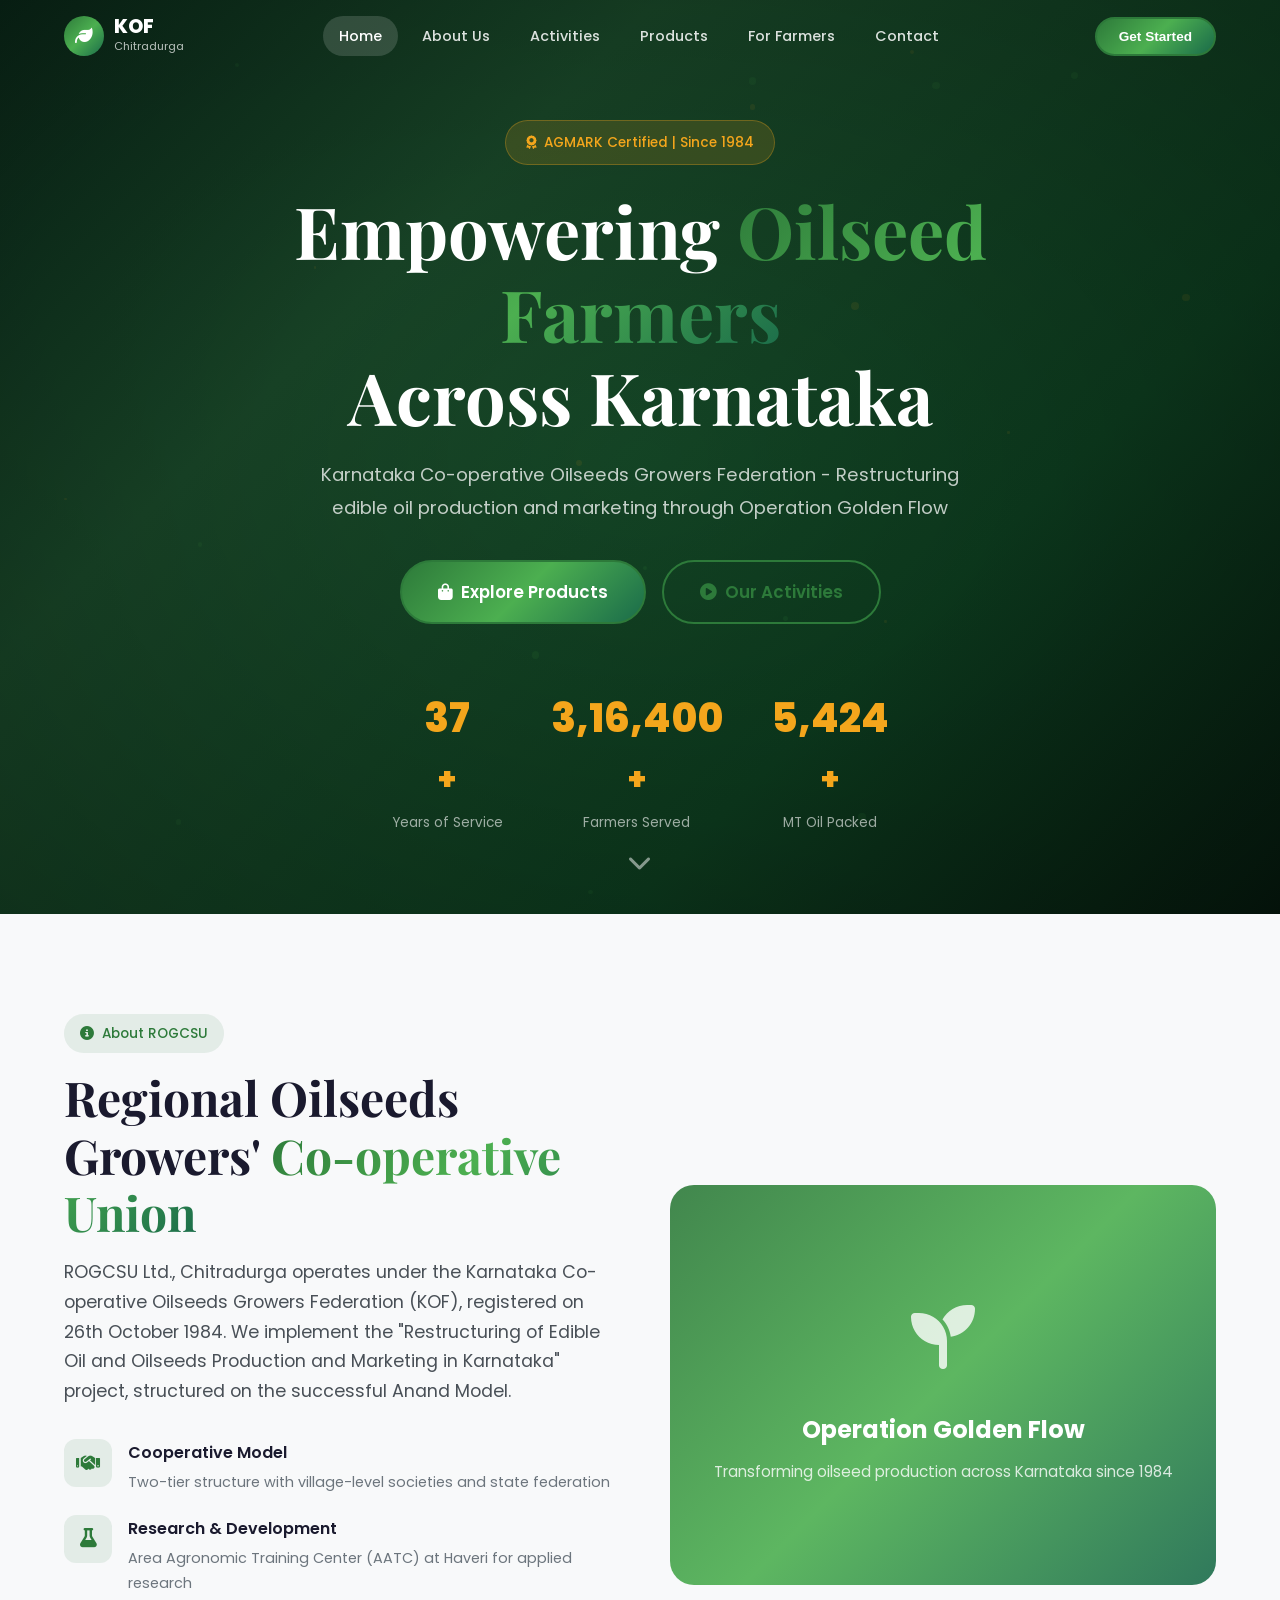
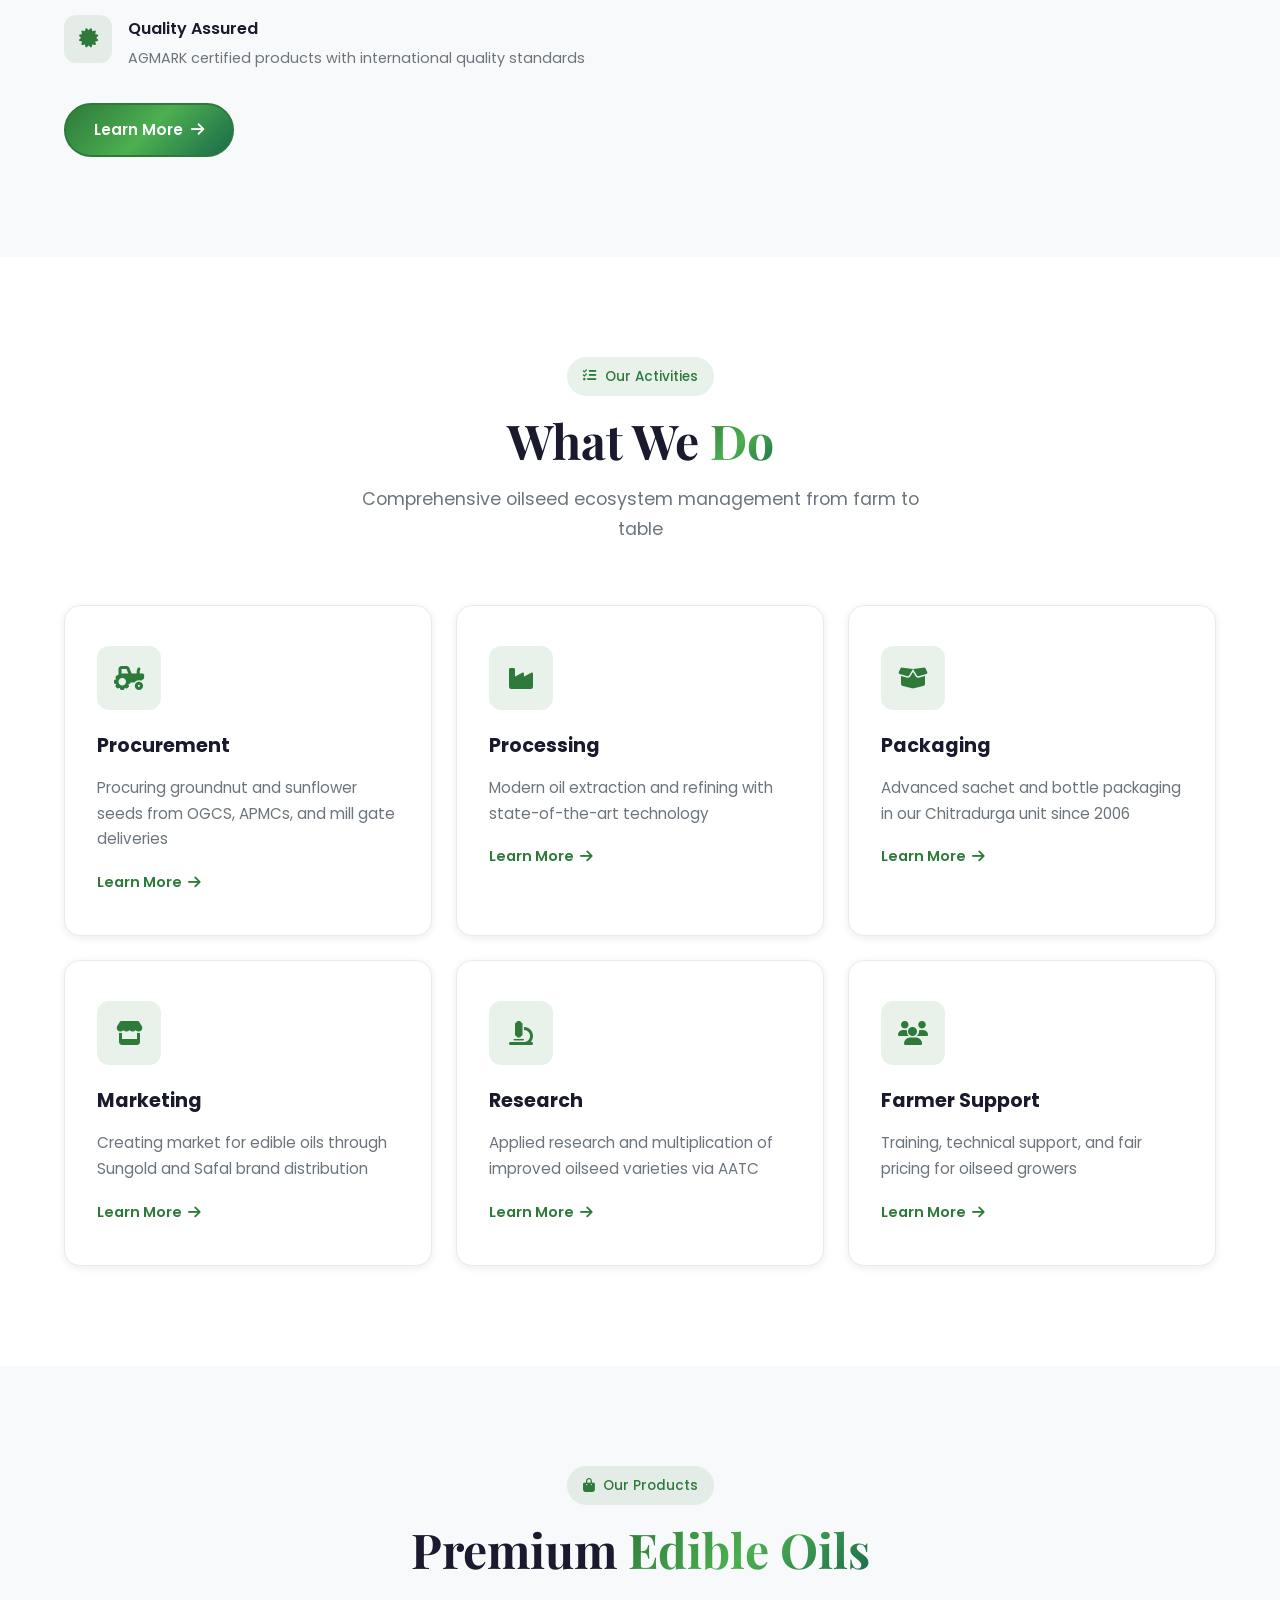
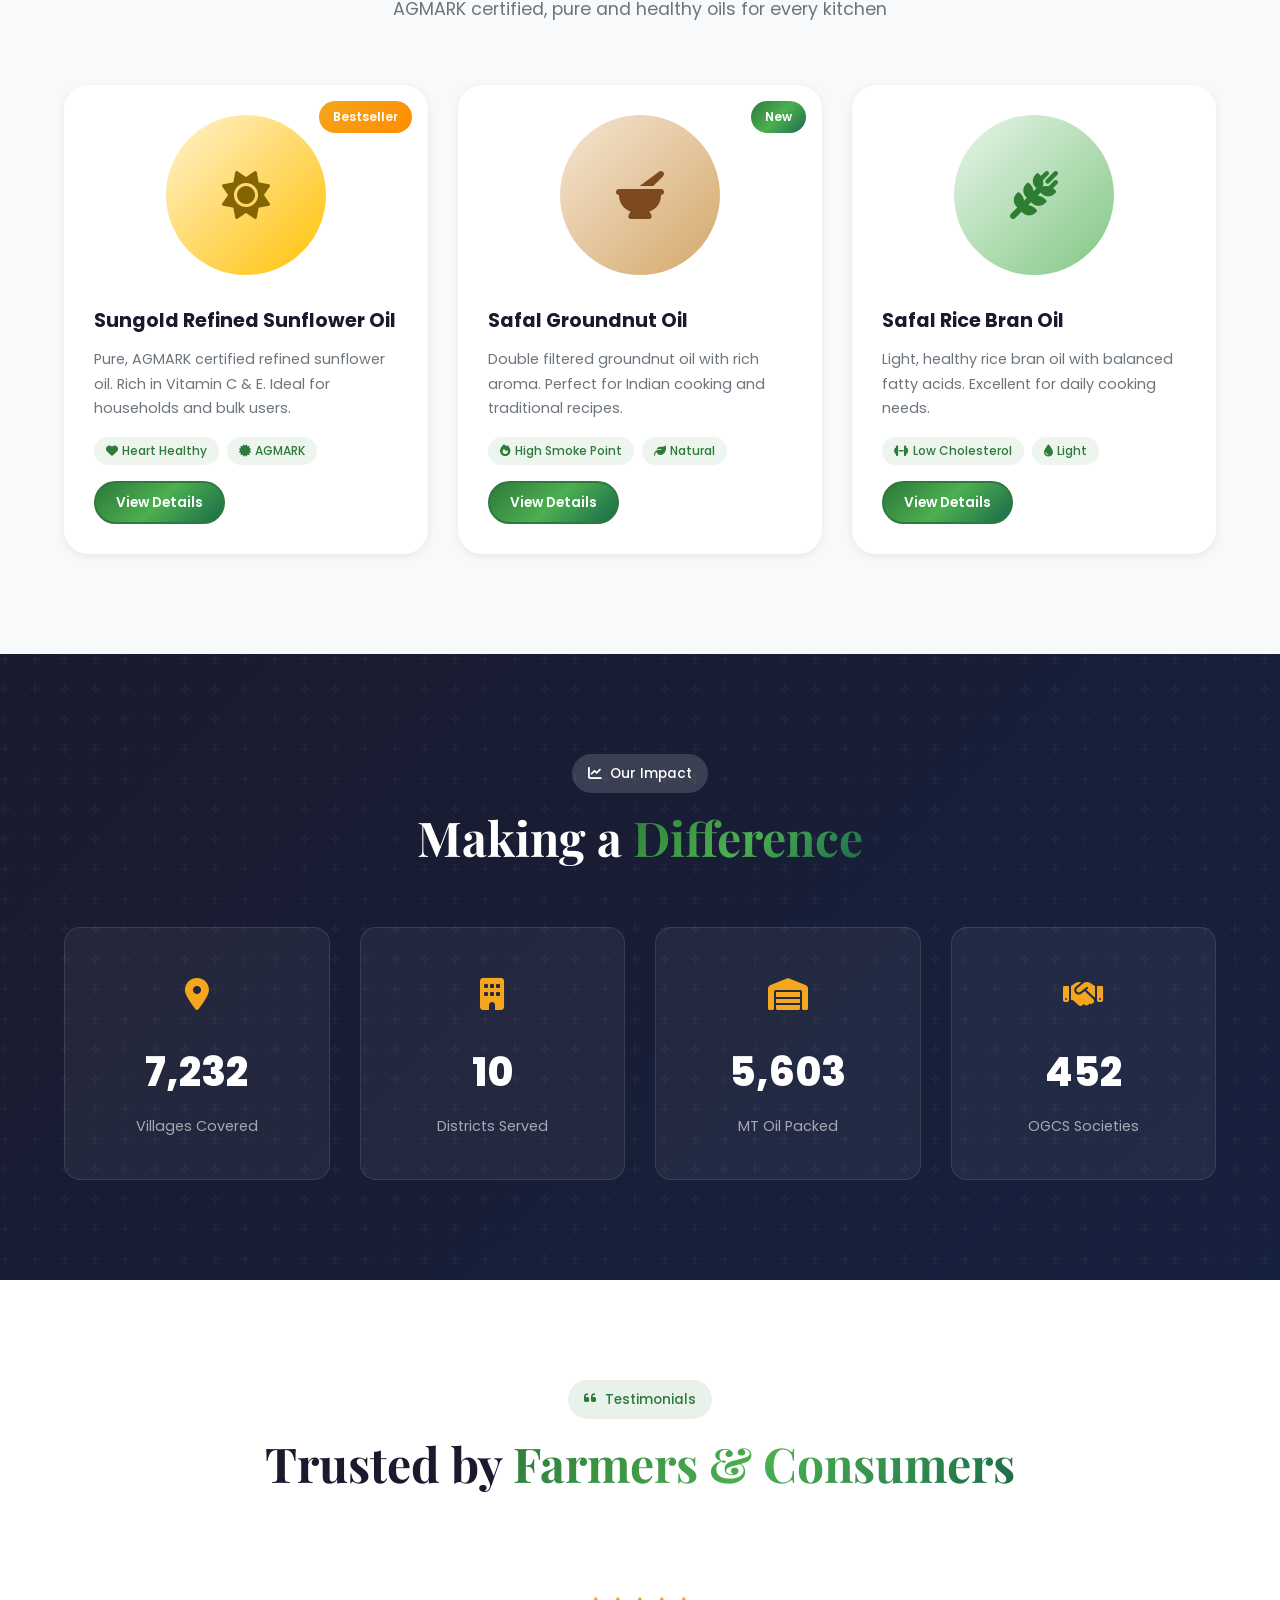
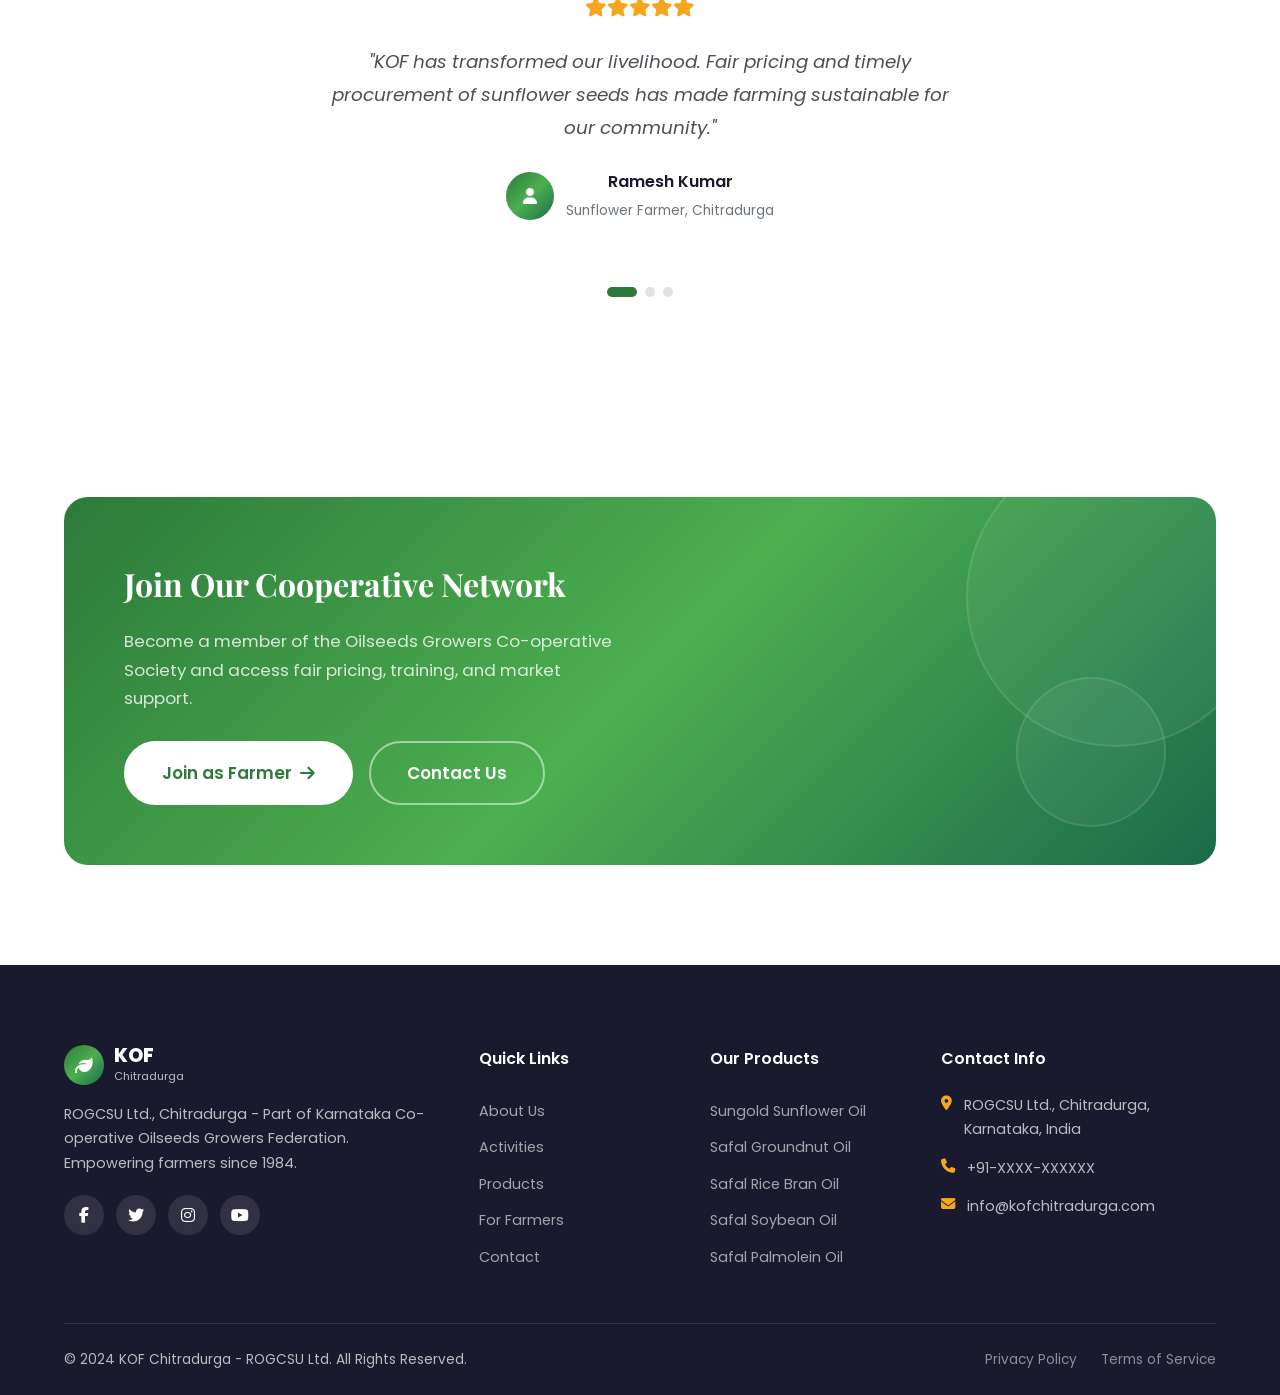
==== index.html @ 5ad94b71 "feat: Complete modern redesign of KOF Chitradurga website - Modern UI with advanced animations, scro" ====
<!DOCTYPE html>
<html lang="en">
<head>
    <meta charset="UTF-8">
    <meta name="viewport" content="width=device-width, initial-scale=1.0">
    <title>KOF Chitradurga | Karnataka Co-operative Oilseeds Growers Federation</title>
    <link rel="preconnect" href="https://fonts.googleapis.com">
    <link rel="preconnect" href="https://fonts.gstatic.com" crossorigin>
    <link href="https://fonts.googleapis.com/css2?family=Poppins:wght@300;400;500;600;700;800&family=Playfair+Display:wght@400;700&display=swap" rel="stylesheet">
    <link rel="stylesheet" href="https://cdnjs.cloudflare.com/ajax/libs/font-awesome/6.5.0/css/all.min.css">
    <link rel="stylesheet" href="css/style.css">
    <link rel="stylesheet" href="css/animations.css">
</head>
<body>
    <!-- Preloader -->
    <div id="preloader">
        <div class="loader">
            <div class="loader-icon">
                <i class="fas fa-seedling"></i>
            </div>
            <p>Loading KOF Chitradurga...</p>
        </div>
    </div>

    <!-- Navigation -->
    <header id="navbar" class="navbar">
        <div class="nav-container">
            <a href="index.html" class="logo">
                <div class="logo-icon"><i class="fas fa-leaf"></i></div>
                <div class="logo-text">
                    <span class="logo-main">KOF</span>
                    <span class="logo-sub">Chitradurga</span>
                </div>
            </a>
            <nav class="nav-menu" id="navMenu">
                <a href="index.html" class="nav-link active">Home</a>
                <a href="about.html" class="nav-link">About Us</a>
                <a href="activities.html" class="nav-link">Activities</a>
                <a href="products.html" class="nav-link">Products</a>
                <a href="farmers.html" class="nav-link">For Farmers</a>
                <a href="contact.html" class="nav-link">Contact</a>
            </nav>
            <div class="nav-actions">
                <button class="btn btn-primary nav-cta">Get Started</button>
                <button class="menu-toggle" id="menuToggle" aria-label="Toggle menu">
                    <span></span><span></span><span></span>
                </button>
            </div>
        </div>
    </header>

    <!-- Hero Section -->
    <section class="hero" id="hero">
        <div class="hero-bg">
            <div class="hero-particles" id="particles"></div>
            <div class="hero-gradient"></div>
        </div>
        <div class="hero-content">
            <div class="hero-badge animate-fade-up">
                <i class="fas fa-award"></i>
                <span>AGMARK Certified | Since 1984</span>
            </div>
            <h1 class="hero-title animate-fade-up delay-1">
                Empowering <span class="text-gradient">Oilseed Farmers</span><br>
                Across Karnataka
            </h1>
            <p class="hero-subtitle animate-fade-up delay-2">
                Karnataka Co-operative Oilseeds Growers Federation - Restructuring edible oil production 
                and marketing through Operation Golden Flow
            </p>
            <div class="hero-ctas animate-fade-up delay-3">
                <a href="products.html" class="btn btn-primary btn-lg">
                    <i class="fas fa-shopping-bag"></i> Explore Products
                </a>
                <a href="activities.html" class="btn btn-outline btn-lg">
                    <i class="fas fa-play-circle"></i> Our Activities
                </a>
            </div>
            <div class="hero-stats animate-fade-up delay-4">
                <div class="stat-item">
                    <span class="stat-number" data-count="40">0</span><span class="stat-suffix">+</span>
                    <span class="stat-label">Years of Service</span>
                </div>
                <div class="stat-item">
                    <span class="stat-number" data-count="350000">0</span><span class="stat-suffix">+</span>
                    <span class="stat-label">Farmers Served</span>
                </div>
                <div class="stat-item">
                    <span class="stat-number" data-count="6000">0</span><span class="stat-suffix">+</span>
                    <span class="stat-label">MT Oil Packed</span>
                </div>
            </div>
        </div>
        <div class="hero-scroll">
            <a href="#about-preview"><i class="fas fa-chevron-down"></i></a>
        </div>
    </section>

    <!-- About Preview -->
    <section class="section about-preview" id="about-preview">
        <div class="container">
            <div class="section-grid two-col">
                <div class="about-content scroll-reveal">
                    <span class="section-tag"><i class="fas fa-info-circle"></i> About ROGCSU</span>
                    <h2 class="section-title">Regional Oilseeds Growers' <span class="text-gradient">Co-operative Union</span></h2>
                    <p class="section-desc">
                        ROGCSU Ltd., Chitradurga operates under the Karnataka Co-operative Oilseeds Growers Federation (KOF), 
                        registered on 26th October 1984. We implement the "Restructuring of Edible Oil and Oilseeds 
                        Production and Marketing in Karnataka" project, structured on the successful Anand Model.
                    </p>
                    <div class="about-features">
                        <div class="feature-item">
                            <div class="feature-icon"><i class="fas fa-handshake"></i></div>
                            <div>
                                <h4>Cooperative Model</h4>
                                <p>Two-tier structure with village-level societies and state federation</p>
                            </div>
                        </div>
                        <div class="feature-item">
                            <div class="feature-icon"><i class="fas fa-flask"></i></div>
                            <div>
                                <h4>Research & Development</h4>
                                <p>Area Agronomic Training Center (AATC) at Haveri for applied research</p>
                            </div>
                        </div>
                        <div class="feature-item">
                            <div class="feature-icon"><i class="fas fa-certificate"></i></div>
                            <div>
                                <h4>Quality Assured</h4>
                                <p>AGMARK certified products with international quality standards</p>
                            </div>
                        </div>
                    </div>
                    <a href="about.html" class="btn btn-primary">Learn More <i class="fas fa-arrow-right"></i></a>
                </div>
                <div class="about-visual scroll-reveal">
                    <div class="visual-card">
                        <div class="visual-bg"></div>
                        <div class="visual-content">
                            <div class="visual-icon"><i class="fas fa-seedling"></i></div>
                            <h3>Operation Golden Flow</h3>
                            <p>Transforming oilseed production across Karnataka since 1984</p>
                        </div>
                    </div>
                </div>
            </div>
        </div>
    </section>

    <!-- Activities Overview -->
    <section class="section activities-section">
        <div class="container">
            <div class="section-header text-center scroll-reveal">
                <span class="section-tag"><i class="fas fa-tasks"></i> Our Activities</span>
                <h2 class="section-title">What We <span class="text-gradient">Do</span></h2>
                <p class="section-desc">Comprehensive oilseed ecosystem management from farm to table</p>
            </div>
            <div class="activities-grid">
                <div class="activity-card scroll-reveal" data-delay="0">
                    <div class="activity-icon">
                        <i class="fas fa-tractor"></i>
                    </div>
                    <h3>Procurement</h3>
                    <p>Procuring groundnut and sunflower seeds from OGCS, APMCs, and mill gate deliveries</p>
                    <div class="activity-hover">
                        <a href="activities.html#procurement">Learn More <i class="fas fa-arrow-right"></i></a>
                    </div>
                </div>
                <div class="activity-card scroll-reveal" data-delay="100">
                    <div class="activity-icon">
                        <i class="fas fa-industry"></i>
                    </div>
                    <h3>Processing</h3>
                    <p>Modern oil extraction and refining with state-of-the-art technology</p>
                    <div class="activity-hover">
                        <a href="activities.html#processing">Learn More <i class="fas fa-arrow-right"></i></a>
                    </div>
                </div>
                <div class="activity-card scroll-reveal" data-delay="200">
                    <div class="activity-icon">
                        <i class="fas fa-box-open"></i>
                    </div>
                    <h3>Packaging</h3>
                    <p>Advanced sachet and bottle packaging in our Chitradurga unit since 2006</p>
                    <div class="activity-hover">
                        <a href="activities.html#packaging">Learn More <i class="fas fa-arrow-right"></i></a>
                    </div>
                </div>
                <div class="activity-card scroll-reveal" data-delay="300">
                    <div class="activity-icon">
                        <i class="fas fa-store"></i>
                    </div>
                    <h3>Marketing</h3>
                    <p>Creating market for edible oils through Sungold and Safal brand distribution</p>
                    <div class="activity-hover">
                        <a href="activities.html#marketing">Learn More <i class="fas fa-arrow-right"></i></a>
                    </div>
                </div>
                <div class="activity-card scroll-reveal" data-delay="400">
                    <div class="activity-icon">
                        <i class="fas fa-microscope"></i>
                    </div>
                    <h3>Research</h3>
                    <p>Applied research and multiplication of improved oilseed varieties via AATC</p>
                    <div class="activity-hover">
                        <a href="activities.html#research">Learn More <i class="fas fa-arrow-right"></i></a>
                    </div>
                </div>
                <div class="activity-card scroll-reveal" data-delay="500">
                    <div class="activity-icon">
                        <i class="fas fa-users"></i>
                    </div>
                    <h3>Farmer Support</h3>
                    <p>Training, technical support, and fair pricing for oilseed growers</p>
                    <div class="activity-hover">
                        <a href="activities.html#support">Learn More <i class="fas fa-arrow-right"></i></a>
                    </div>
                </div>
            </div>
        </div>
    </section>

    <!-- Products Showcase -->
    <section class="section products-showcase">
        <div class="container">
            <div class="section-header text-center scroll-reveal">
                <span class="section-tag"><i class="fas fa-shopping-bag"></i> Our Products</span>
                <h2 class="section-title">Premium <span class="text-gradient">Edible Oils</span></h2>
                <p class="section-desc">AGMARK certified, pure and healthy oils for every kitchen</p>
            </div>
            <div class="products-carousel">
                <div class="product-card scroll-reveal">
                    <div class="product-badge">Bestseller</div>
                    <div class="product-image">
                        <div class="product-placeholder">
                            <i class="fas fa-sun"></i>
                        </div>
                    </div>
                    <div class="product-info">
                        <h3>Sungold Refined Sunflower Oil</h3>
                        <p>Pure, AGMARK certified refined sunflower oil. Rich in Vitamin C & E. Ideal for households and bulk users.</p>
                        <div class="product-tags">
                            <span><i class="fas fa-heart"></i> Heart Healthy</span>
                            <span><i class="fas fa-certificate"></i> AGMARK</span>
                        </div>
                        <a href="products.html" class="btn btn-sm btn-primary">View Details</a>
                    </div>
                </div>
                <div class="product-card scroll-reveal" data-delay="100">
                    <div class="product-badge new">New</div>
                    <div class="product-image">
                        <div class="product-placeholder groundnut">
                            <i class="fas fa-mortar-pestle"></i>
                        </div>
                    </div>
                    <div class="product-info">
                        <h3>Safal Groundnut Oil</h3>
                        <p>Double filtered groundnut oil with rich aroma. Perfect for Indian cooking and traditional recipes.</p>
                        <div class="product-tags">
                            <span><i class="fas fa-fire"></i> High Smoke Point</span>
                            <span><i class="fas fa-leaf"></i> Natural</span>
                        </div>
                        <a href="products.html" class="btn btn-sm btn-primary">View Details</a>
                    </div>
                </div>
                <div class="product-card scroll-reveal" data-delay="200">
                    <div class="product-image">
                        <div class="product-placeholder rice">
                            <i class="fas fa-wheat-awn"></i>
                        </div>
                    </div>
                    <div class="product-info">
                        <h3>Safal Rice Bran Oil</h3>
                        <p>Light, healthy rice bran oil with balanced fatty acids. Excellent for daily cooking needs.</p>
                        <div class="product-tags">
                            <span><i class="fas fa-dumbbell"></i> Low Cholesterol</span>
                            <span><i class="fas fa-droplet"></i> Light</span>
                        </div>
                        <a href="products.html" class="btn btn-sm btn-primary">View Details</a>
                    </div>
                </div>
            </div>
        </div>
    </section>

    <!-- Impact Numbers -->
    <section class="section impact-section">
        <div class="impact-bg"></div>
        <div class="container">
            <div class="section-header text-center scroll-reveal">
                <span class="section-tag light"><i class="fas fa-chart-line"></i> Our Impact</span>
                <h2 class="section-title light">Making a <span class="text-gradient">Difference</span></h2>
            </div>
            <div class="impact-grid">
                <div class="impact-card scroll-reveal">
                    <div class="impact-icon"><i class="fas fa-map-marker-alt"></i></div>
                    <div class="impact-number" data-count="8000">0</div>
                    <div class="impact-label">Villages Covered</div>
                </div>
                <div class="impact-card scroll-reveal" data-delay="100">
                    <div class="impact-icon"><i class="fas fa-building"></i></div>
                    <div class="impact-number" data-count="11">0</div>
                    <div class="impact-label">Districts Served</div>
                </div>
                <div class="impact-card scroll-reveal" data-delay="200">
                    <div class="impact-icon"><i class="fas fa-warehouse"></i></div>
                    <div class="impact-number" data-count="6198">0</div>
                    <div class="impact-label">MT Oil Packed</div>
                </div>
                <div class="impact-card scroll-reveal" data-delay="300">
                    <div class="impact-icon"><i class="fas fa-handshake"></i></div>
                    <div class="impact-number" data-count="500">0</div>
                    <div class="impact-label">OGCS Societies</div>
                </div>
            </div>
        </div>
    </section>

    <!-- Testimonials -->
    <section class="section testimonials-section">
        <div class="container">
            <div class="section-header text-center scroll-reveal">
                <span class="section-tag"><i class="fas fa-quote-left"></i> Testimonials</span>
                <h2 class="section-title">Trusted by <span class="text-gradient">Farmers & Consumers</span></h2>
            </div>
            <div class="testimonials-slider" id="testimonialSlider">
                <div class="testimonial-card active">
                    <div class="testimonial-stars">
                        <i class="fas fa-star"></i><i class="fas fa-star"></i><i class="fas fa-star"></i><i class="fas fa-star"></i><i class="fas fa-star"></i>
                    </div>
                    <p>"KOF has transformed our livelihood. Fair pricing and timely procurement of sunflower seeds has made farming sustainable for our community."</p>
                    <div class="testimonial-author">
                        <div class="author-avatar"><i class="fas fa-user"></i></div>
                        <div>
                            <h4>Ramesh Kumar</h4>
                            <span>Sunflower Farmer, Chitradurga</span>
                        </div>
                    </div>
                </div>
                <div class="testimonial-card">
                    <div class="testimonial-stars">
                        <i class="fas fa-star"></i><i class="fas fa-star"></i><i class="fas fa-star"></i><i class="fas fa-star"></i><i class="fas fa-star"></i>
                    </div>
                    <p>"Sungold oil is the purest sunflower oil available. My family has been using it for years. The AGMARK certification gives us confidence in quality."</p>
                    <div class="testimonial-author">
                        <div class="author-avatar"><i class="fas fa-user"></i></div>
                        <div>
                            <h4>Lakshmi Devi</h4>
                            <span>Consumer, Bangalore</span>
                        </div>
                    </div>
                </div>
                <div class="testimonial-card">
                    <div class="testimonial-stars">
                        <i class="fas fa-star"></i><i class="fas fa-star"></i><i class="fas fa-star"></i><i class="fas fa-star"></i><i class="fas fa-star"></i>
                    </div>
                    <p>"The cooperative model ensures that benefits reach directly to the farmers. KOF's training programs have improved our yield significantly."</p>
                    <div class="testimonial-author">
                        <div class="author-avatar"><i class="fas fa-user"></i></div>
                        <div>
                            <h4>Basavaraj M.</h4>
                            <span>Groundnut Farmer, Haveri</span>
                        </div>
                    </div>
                </div>
            </div>
            <div class="testimonial-dots" id="testimonialDots"></div>
        </div>
    </section>

    <!-- CTA Section -->
    <section class="section cta-section">
        <div class="container">
            <div class="cta-card scroll-reveal">
                <div class="cta-content">
                    <h2>Join Our Cooperative Network</h2>
                    <p>Become a member of the Oilseeds Growers Co-operative Society and access fair pricing, training, and market support.</p>
                    <div class="cta-buttons">
                        <a href="farmers.html" class="btn btn-primary btn-lg">Join as Farmer <i class="fas fa-arrow-right"></i></a>
                        <a href="contact.html" class="btn btn-outline btn-lg light">Contact Us</a>
                    </div>
                </div>
                <div class="cta-decoration">
                    <div class="cta-circle"></div>
                    <div class="cta-circle small"></div>
                </div>
            </div>
        </div>
    </section>

    <!-- Footer -->
    <footer class="footer">
        <div class="container">
            <div class="footer-grid">
                <div class="footer-brand">
                    <div class="footer-logo">
                        <div class="logo-icon"><i class="fas fa-leaf"></i></div>
                        <div class="logo-text">
                            <span class="logo-main">KOF</span>
                            <span class="logo-sub">Chitradurga</span>
                        </div>
                    </div>
                    <p>ROGCSU Ltd., Chitradurga - Part of Karnataka Co-operative Oilseeds Growers Federation. Empowering farmers since 1984.</p>
                    <div class="social-links">
                        <a href="#"><i class="fab fa-facebook-f"></i></a>
                        <a href="#"><i class="fab fa-twitter"></i></a>
                        <a href="#"><i class="fab fa-instagram"></i></a>
                        <a href="#"><i class="fab fa-youtube"></i></a>
                    </div>
                </div>
                <div class="footer-links">
                    <h4>Quick Links</h4>
                    <a href="about.html">About Us</a>
                    <a href="activities.html">Activities</a>
                    <a href="products.html">Products</a>
                    <a href="farmers.html">For Farmers</a>
                    <a href="contact.html">Contact</a>
                </div>
                <div class="footer-links">
                    <h4>Our Products</h4>
                    <a href="products.html">Sungold Sunflower Oil</a>
                    <a href="products.html">Safal Groundnut Oil</a>
                    <a href="products.html">Safal Rice Bran Oil</a>
                    <a href="products.html">Safal Soybean Oil</a>
                    <a href="products.html">Safal Palmolein Oil</a>
                </div>
                <div class="footer-contact">
                    <h4>Contact Info</h4>
                    <div class="contact-item">
                        <i class="fas fa-map-marker-alt"></i>
                        <span>ROGCSU Ltd., Chitradurga, Karnataka, India</span>
                    </div>
                    <div class="contact-item">
                        <i class="fas fa-phone"></i>
                        <span>+91-XXXX-XXXXXX</span>
                    </div>
                    <div class="contact-item">
                        <i class="fas fa-envelope"></i>
                        <span>info@kofchitradurga.com</span>
                    </div>
                </div>
            </div>
            <div class="footer-bottom">
                <p>&copy; 2024 KOF Chitradurga - ROGCSU Ltd. All Rights Reserved.</p>
                <div class="footer-bottom-links">
                    <a href="#">Privacy Policy</a>
                    <a href="#">Terms of Service</a>
                </div>
            </div>
        </div>
    </footer>

    <!-- Back to Top -->
    <button class="back-to-top" id="backToTop" aria-label="Back to top">
        <i class="fas fa-arrow-up"></i>
    </button>

    <script src="js/main.js"></script>
</body>
</html>
---- css/style.css ----
/* ========================================
   KOF CHITRADURGA - MODERN WEBSITE DESIGN
   Complete CSS Stylesheet
   ======================================== */

/* === CSS VARIABLES === */
:root {
    --primary: #2d7a3a;
    --primary-dark: #1e5c28;
    --primary-light: #4caf50;
    --secondary: #f4a61c;
    --secondary-dark: #d4900f;
    --accent: #1a6b4a;
    --dark: #1a1a2e;
    --dark-light: #2d2d44;
    --gray-900: #212529;
    --gray-800: #343a40;
    --gray-700: #495057;
    --gray-600: #6c757d;
    --gray-400: #ced4da;
    --gray-300: #dee2e6;
    --gray-200: #e9ecef;
    --gray-100: #f8f9fa;
    --white: #ffffff;
    --gradient-primary: linear-gradient(135deg, #2d7a3a 0%, #4caf50 50%, #1a6b4a 100%);
    --gradient-secondary: linear-gradient(135deg, #f4a61c 0%, #ff8c00 100%);
    --gradient-dark: linear-gradient(135deg, #1a1a2e 0%, #16213e 100%);
    --gradient-hero: linear-gradient(135deg, #0a2a1a 0%, #1a4a2a 30%, #0d3d1f 70%, #061a0e 100%);
    --shadow-sm: 0 2px 8px rgba(0,0,0,0.08);
    --shadow-md: 0 4px 20px rgba(0,0,0,0.12);
    --shadow-lg: 0 8px 40px rgba(0,0,0,0.16);
    --shadow-xl: 0 20px 60px rgba(0,0,0,0.2);
    --radius-sm: 8px;
    --radius-md: 12px;
    --radius-lg: 16px;
    --radius-xl: 24px;
    --radius-full: 50px;
    --transition: all 0.3s cubic-bezier(0.4, 0, 0.2, 1);
    --font-primary: 'Poppins', sans-serif;
    --font-display: 'Playfair Display', serif;
}


/* === RESET & BASE === */
*, *::before, *::after {
    margin: 0;
    padding: 0;
    box-sizing: border-box;
}

html {
    scroll-behavior: smooth;
    font-size: 16px;
}

body {
    font-family: var(--font-primary);
    color: var(--gray-800);
    line-height: 1.7;
    overflow-x: hidden;
    background: var(--white);
}

a {
    text-decoration: none;
    color: inherit;
    transition: var(--transition);
}

img {
    max-width: 100%;
    display: block;
}

ul, ol {
    list-style: none;
}

.container {
    max-width: 1200px;
    margin: 0 auto;
    padding: 0 24px;
}

.section {
    padding: 100px 0;
    position: relative;
}

.text-center {
    text-align: center;
}


/* === TYPOGRAPHY === */
.text-gradient {
    background: var(--gradient-primary);
    -webkit-background-clip: text;
    -webkit-text-fill-color: transparent;
    background-clip: text;
}

.section-tag {
    display: inline-flex;
    align-items: center;
    gap: 8px;
    padding: 8px 16px;
    background: rgba(45, 122, 58, 0.1);
    color: var(--primary);
    border-radius: var(--radius-full);
    font-size: 0.85rem;
    font-weight: 500;
    margin-bottom: 16px;
}

.section-tag.light {
    background: rgba(255,255,255,0.15);
    color: var(--white);
}

.section-title {
    font-family: var(--font-display);
    font-size: clamp(2rem, 4vw, 3rem);
    font-weight: 700;
    color: var(--dark);
    margin-bottom: 16px;
    line-height: 1.2;
}

.section-title.light {
    color: var(--white);
}

.section-desc {
    font-size: 1.1rem;
    color: var(--gray-600);
    max-width: 600px;
    margin: 0 auto;
}

.section-header {
    margin-bottom: 60px;
}

.section-grid {
    display: grid;
    gap: 60px;
    align-items: center;
}

.section-grid.two-col {
    grid-template-columns: 1fr 1fr;
}


/* === BUTTONS === */
.btn {
    display: inline-flex;
    align-items: center;
    gap: 8px;
    padding: 12px 28px;
    border-radius: var(--radius-full);
    font-weight: 600;
    font-size: 0.95rem;
    cursor: pointer;
    border: 2px solid transparent;
    transition: var(--transition);
    text-align: center;
    justify-content: center;
}

.btn-primary {
    background: var(--gradient-primary);
    color: var(--white);
    border-color: var(--primary);
}

.btn-primary:hover {
    transform: translateY(-2px);
    box-shadow: 0 8px 25px rgba(45, 122, 58, 0.4);
}

.btn-outline {
    background: transparent;
    color: var(--primary);
    border-color: var(--primary);
}

.btn-outline:hover {
    background: var(--primary);
    color: var(--white);
    transform: translateY(-2px);
}

.btn-outline.light {
    color: var(--white);
    border-color: rgba(255,255,255,0.5);
}

.btn-outline.light:hover {
    background: var(--white);
    color: var(--primary);
}

.btn-lg {
    padding: 16px 36px;
    font-size: 1.05rem;
}

.btn-sm {
    padding: 8px 20px;
    font-size: 0.85rem;
}


/* === PRELOADER === */
#preloader {
    position: fixed;
    top: 0;
    left: 0;
    width: 100%;
    height: 100%;
    background: var(--gradient-hero);
    display: flex;
    align-items: center;
    justify-content: center;
    z-index: 99999;
    transition: opacity 0.5s, visibility 0.5s;
}

#preloader.loaded {
    opacity: 0;
    visibility: hidden;
}

.loader {
    text-align: center;
    color: var(--white);
}

.loader-icon {
    font-size: 3rem;
    animation: pulse 1.5s infinite;
    margin-bottom: 16px;
    color: var(--secondary);
}

.loader p {
    font-size: 0.9rem;
    opacity: 0.7;
}

/* === NAVBAR === */
.navbar {
    position: fixed;
    top: 0;
    left: 0;
    width: 100%;
    z-index: 1000;
    padding: 16px 0;
    transition: var(--transition);
}

.navbar.scrolled {
    background: rgba(255, 255, 255, 0.95);
    backdrop-filter: blur(20px);
    box-shadow: var(--shadow-md);
    padding: 10px 0;
}

.nav-container {
    max-width: 1200px;
    margin: 0 auto;
    padding: 0 24px;
    display: flex;
    align-items: center;
    justify-content: space-between;
}


.logo {
    display: flex;
    align-items: center;
    gap: 10px;
}

.logo-icon {
    width: 40px;
    height: 40px;
    border-radius: 50%;
    background: var(--gradient-primary);
    display: flex;
    align-items: center;
    justify-content: center;
    color: var(--white);
    font-size: 1.1rem;
}

.logo-text {
    display: flex;
    flex-direction: column;
}

.logo-main {
    font-weight: 800;
    font-size: 1.2rem;
    color: var(--white);
    line-height: 1.1;
}

.logo-sub {
    font-size: 0.7rem;
    color: rgba(255,255,255,0.7);
    font-weight: 400;
}

.navbar.scrolled .logo-main {
    color: var(--dark);
}

.navbar.scrolled .logo-sub {
    color: var(--gray-600);
}

.nav-menu {
    display: flex;
    align-items: center;
    gap: 8px;
}

.nav-link {
    padding: 8px 16px;
    border-radius: var(--radius-full);
    font-size: 0.9rem;
    font-weight: 500;
    color: rgba(255,255,255,0.85);
    transition: var(--transition);
}

.nav-link:hover, .nav-link.active {
    color: var(--white);
    background: rgba(255,255,255,0.15);
}

.navbar.scrolled .nav-link {
    color: var(--gray-700);
}

.navbar.scrolled .nav-link:hover,
.navbar.scrolled .nav-link.active {
    color: var(--primary);
    background: rgba(45, 122, 58, 0.1);
}

.nav-actions {
    display: flex;
    align-items: center;
    gap: 12px;
}

.nav-cta {
    font-size: 0.85rem;
    padding: 10px 22px;
}


.menu-toggle {
    display: none;
    flex-direction: column;
    gap: 5px;
    background: none;
    border: none;
    cursor: pointer;
    padding: 5px;
}

.menu-toggle span {
    display: block;
    width: 24px;
    height: 2px;
    background: var(--white);
    border-radius: 2px;
    transition: var(--transition);
}

.navbar.scrolled .menu-toggle span {
    background: var(--dark);
}

/* === HERO SECTION === */
.hero {
    position: relative;
    min-height: 100vh;
    display: flex;
    align-items: center;
    justify-content: center;
    text-align: center;
    overflow: hidden;
    padding: 120px 24px 80px;
}

.hero-bg {
    position: absolute;
    inset: 0;
    background: var(--gradient-hero);
}

.hero-particles {
    position: absolute;
    inset: 0;
}

.hero-gradient {
    position: absolute;
    inset: 0;
    background: radial-gradient(ellipse at center, transparent 0%, rgba(0,0,0,0.3) 100%);
}

.hero-content {
    position: relative;
    z-index: 2;
    max-width: 900px;
}

.hero-badge {
    display: inline-flex;
    align-items: center;
    gap: 8px;
    padding: 10px 20px;
    background: rgba(244, 166, 28, 0.15);
    border: 1px solid rgba(244, 166, 28, 0.3);
    border-radius: var(--radius-full);
    color: var(--secondary);
    font-size: 0.85rem;
    font-weight: 500;
    margin-bottom: 24px;
}

.hero-title {
    font-family: var(--font-display);
    font-size: clamp(2.5rem, 6vw, 4.5rem);
    font-weight: 700;
    color: var(--white);
    line-height: 1.15;
    margin-bottom: 20px;
}


.hero-subtitle {
    font-size: 1.15rem;
    color: rgba(255,255,255,0.75);
    max-width: 650px;
    margin: 0 auto 36px;
    line-height: 1.8;
}

.hero-ctas {
    display: flex;
    gap: 16px;
    justify-content: center;
    flex-wrap: wrap;
    margin-bottom: 60px;
}

.hero-stats {
    display: flex;
    justify-content: center;
    gap: 48px;
    flex-wrap: wrap;
}

.stat-item {
    text-align: center;
}

.stat-number {
    display: block;
    font-size: 2.5rem;
    font-weight: 800;
    color: var(--secondary);
}

.stat-suffix {
    font-size: 2rem;
    font-weight: 800;
    color: var(--secondary);
}

.stat-label {
    display: block;
    font-size: 0.85rem;
    color: rgba(255,255,255,0.6);
    margin-top: 4px;
}

.hero-scroll {
    position: absolute;
    bottom: 30px;
    left: 50%;
    transform: translateX(-50%);
    z-index: 2;
}

.hero-scroll a {
    color: rgba(255,255,255,0.5);
    font-size: 1.5rem;
    animation: bounce 2s infinite;
}

/* === PAGE HERO (Subpages) === */
.page-hero {
    position: relative;
    padding: 160px 0 80px;
    text-align: center;
    overflow: hidden;
}

.page-hero-bg {
    position: absolute;
    inset: 0;
    background: var(--gradient-hero);
}

.page-hero-content {
    position: relative;
    z-index: 2;
}

.page-hero-title {
    font-family: var(--font-display);
    font-size: clamp(2.2rem, 5vw, 3.5rem);
    font-weight: 700;
    color: var(--white);
    margin-bottom: 16px;
}

.page-hero-subtitle {
    font-size: 1.1rem;
    color: rgba(255,255,255,0.7);
    max-width: 600px;
    margin: 0 auto 24px;
}

.breadcrumb {
    display: flex;
    align-items: center;
    justify-content: center;
    gap: 10px;
    color: rgba(255,255,255,0.5);
    font-size: 0.9rem;
}

.breadcrumb a {
    color: rgba(255,255,255,0.7);
}

.breadcrumb a:hover {
    color: var(--secondary);
}


/* === ABOUT PREVIEW === */
.about-preview {
    background: var(--gray-100);
}

.about-content p {
    color: var(--gray-700);
    margin-bottom: 16px;
}

.about-features {
    margin: 32px 0;
}

.feature-item {
    display: flex;
    align-items: flex-start;
    gap: 16px;
    margin-bottom: 20px;
}

.feature-icon {
    width: 48px;
    height: 48px;
    min-width: 48px;
    border-radius: 12px;
    background: rgba(45, 122, 58, 0.1);
    display: flex;
    align-items: center;
    justify-content: center;
    color: var(--primary);
    font-size: 1.2rem;
}

.feature-item h4 {
    font-size: 1rem;
    font-weight: 600;
    color: var(--dark);
    margin-bottom: 4px;
}

.feature-item p {
    font-size: 0.9rem;
    color: var(--gray-600);
    margin-bottom: 0;
}

.visual-card {
    position: relative;
    height: 400px;
    border-radius: var(--radius-xl);
    overflow: hidden;
    display: flex;
    align-items: center;
    justify-content: center;
}

.visual-bg {
    position: absolute;
    inset: 0;
    background: var(--gradient-primary);
    opacity: 0.9;
}

.visual-content {
    position: relative;
    z-index: 2;
    text-align: center;
    padding: 40px;
    color: var(--white);
}

.visual-icon {
    font-size: 4rem;
    margin-bottom: 16px;
    opacity: 0.8;
}

.visual-content h3 {
    font-size: 1.5rem;
    font-weight: 700;
    margin-bottom: 8px;
}

.visual-content p {
    font-size: 0.95rem;
    opacity: 0.8;
}


/* === ACTIVITIES GRID === */
.activities-grid {
    display: grid;
    grid-template-columns: repeat(auto-fit, minmax(320px, 1fr));
    gap: 24px;
}

.activity-card {
    position: relative;
    padding: 40px 32px;
    background: var(--white);
    border-radius: var(--radius-lg);
    box-shadow: var(--shadow-sm);
    border: 1px solid var(--gray-200);
    transition: var(--transition);
    overflow: hidden;
}

.activity-card::before {
    content: '';
    position: absolute;
    top: 0;
    left: 0;
    width: 100%;
    height: 4px;
    background: var(--gradient-primary);
    transform: scaleX(0);
    transition: var(--transition);
}

.activity-card:hover {
    transform: translateY(-8px);
    box-shadow: var(--shadow-lg);
    border-color: transparent;
}

.activity-card:hover::before {
    transform: scaleX(1);
}

.activity-icon {
    width: 64px;
    height: 64px;
    border-radius: var(--radius-md);
    background: rgba(45, 122, 58, 0.1);
    display: flex;
    align-items: center;
    justify-content: center;
    font-size: 1.5rem;
    color: var(--primary);
    margin-bottom: 20px;
    transition: var(--transition);
}

.activity-card:hover .activity-icon {
    background: var(--gradient-primary);
    color: var(--white);
}

.activity-card h3 {
    font-size: 1.2rem;
    font-weight: 700;
    color: var(--dark);
    margin-bottom: 12px;
}

.activity-card p {
    color: var(--gray-600);
    font-size: 0.95rem;
    margin-bottom: 16px;
}

.activity-hover a {
    color: var(--primary);
    font-weight: 600;
    font-size: 0.9rem;
    display: inline-flex;
    align-items: center;
    gap: 6px;
}

.activity-hover a:hover {
    gap: 10px;
}


/* === PRODUCTS SHOWCASE === */
.products-showcase {
    background: var(--gray-100);
}

.products-carousel {
    display: grid;
    grid-template-columns: repeat(auto-fit, minmax(340px, 1fr));
    gap: 30px;
}

.product-card {
    position: relative;
    background: var(--white);
    border-radius: var(--radius-xl);
    overflow: hidden;
    box-shadow: var(--shadow-sm);
    transition: var(--transition);
}

.product-card:hover {
    transform: translateY(-8px);
    box-shadow: var(--shadow-lg);
}

.product-badge {
    position: absolute;
    top: 16px;
    right: 16px;
    padding: 6px 14px;
    background: var(--gradient-secondary);
    color: var(--white);
    border-radius: var(--radius-full);
    font-size: 0.75rem;
    font-weight: 600;
    z-index: 2;
}

.product-badge.new {
    background: var(--gradient-primary);
}

.product-image {
    padding: 30px;
    display: flex;
    align-items: center;
    justify-content: center;
}

.product-placeholder {
    width: 160px;
    height: 160px;
    border-radius: 50%;
    background: linear-gradient(135deg, #fff3cd, #ffc107);
    display: flex;
    align-items: center;
    justify-content: center;
    font-size: 3rem;
    color: #856404;
}

.product-placeholder.groundnut {
    background: linear-gradient(135deg, #f5e6d3, #d4a76a);
    color: #7c4a1e;
}

.product-placeholder.rice {
    background: linear-gradient(135deg, #e8f5e9, #81c784);
    color: #2e7d32;
}

.product-placeholder.soybean {
    background: linear-gradient(135deg, #fff9c4, #cddc39);
    color: #558b2f;
}

.product-placeholder.palmolein {
    background: linear-gradient(135deg, #ffe0b2, #ff9800);
    color: #e65100;
}

.product-placeholder.large {
    width: 200px;
    height: 200px;
    font-size: 4rem;
}

.product-info {
    padding: 0 30px 30px;
}

.product-info h3 {
    font-size: 1.2rem;
    font-weight: 700;
    color: var(--dark);
    margin-bottom: 10px;
}

.product-info p {
    font-size: 0.9rem;
    color: var(--gray-600);
    margin-bottom: 16px;
}

.product-tags {
    display: flex;
    flex-wrap: wrap;
    gap: 8px;
    margin-bottom: 16px;
}

.product-tags span {
    padding: 4px 12px;
    background: rgba(45, 122, 58, 0.08);
    color: var(--primary);
    border-radius: var(--radius-full);
    font-size: 0.75rem;
    font-weight: 500;
    display: inline-flex;
    align-items: center;
    gap: 4px;
}


/* === PRODUCTS PAGE === */
.product-filters {
    display: flex;
    flex-wrap: wrap;
    gap: 10px;
    justify-content: center;
    margin-bottom: 48px;
}

.filter-btn {
    padding: 10px 24px;
    border: 2px solid var(--gray-300);
    border-radius: var(--radius-full);
    background: var(--white);
    color: var(--gray-700);
    font-weight: 500;
    font-size: 0.9rem;
    cursor: pointer;
    transition: var(--transition);
}

.filter-btn:hover, .filter-btn.active {
    background: var(--primary);
    color: var(--white);
    border-color: var(--primary);
}

.products-grid {
    display: grid;
    gap: 40px;
}

.product-detail-card {
    position: relative;
    display: grid;
    grid-template-columns: 1fr 2fr;
    background: var(--white);
    border-radius: var(--radius-xl);
    overflow: hidden;
    box-shadow: var(--shadow-md);
    border: 1px solid var(--gray-200);
    transition: var(--transition);
}

.product-detail-card:hover {
    box-shadow: var(--shadow-lg);
    transform: translateY(-4px);
}

.product-detail-badge {
    position: absolute;
    top: 20px;
    left: 20px;
    padding: 6px 16px;
    background: var(--gradient-secondary);
    color: var(--white);
    border-radius: var(--radius-full);
    font-size: 0.8rem;
    font-weight: 600;
    z-index: 2;
}

.product-detail-badge.popular {
    background: var(--gradient-primary);
}

.product-detail-image {
    display: flex;
    align-items: center;
    justify-content: center;
    padding: 40px;
    background: var(--gray-100);
}

.product-detail-content {
    padding: 40px;
}

.product-brand {
    display: inline-block;
    padding: 4px 12px;
    background: rgba(244, 166, 28, 0.1);
    color: var(--secondary-dark);
    border-radius: var(--radius-sm);
    font-size: 0.8rem;
    font-weight: 600;
    margin-bottom: 12px;
}

.product-brand.safal {
    background: rgba(45, 122, 58, 0.1);
    color: var(--primary);
}

.product-detail-content h3 {
    font-size: 1.5rem;
    font-weight: 700;
    color: var(--dark);
    margin-bottom: 12px;
}

.product-detail-content p {
    color: var(--gray-600);
    margin-bottom: 20px;
    line-height: 1.7;
}

.product-features {
    display: grid;
    grid-template-columns: 1fr 1fr;
    gap: 10px;
    margin-bottom: 20px;
}

.pf-item {
    display: flex;
    align-items: center;
    gap: 8px;
    font-size: 0.85rem;
    color: var(--gray-700);
}

.pf-item i {
    color: var(--primary);
    font-size: 0.8rem;
}

.product-sizes {
    display: flex;
    flex-wrap: wrap;
    gap: 8px;
    margin-bottom: 16px;
}

.size-tag {
    padding: 6px 14px;
    border: 1px solid var(--gray-300);
    border-radius: var(--radius-full);
    font-size: 0.8rem;
    color: var(--gray-700);
}

.product-ideal {
    padding: 12px 16px;
    background: var(--gray-100);
    border-radius: var(--radius-sm);
    font-size: 0.85rem;
    color: var(--gray-700);
    margin-bottom: 20px;
}


/* === IMPACT SECTION === */
.impact-section {
    background: var(--gradient-dark);
    position: relative;
    overflow: hidden;
}

.impact-bg {
    position: absolute;
    inset: 0;
    background: url("data:image/svg+xml,%3Csvg width='60' height='60' viewBox='0 0 60 60' xmlns='http://www.w3.org/2000/svg'%3E%3Cg fill='none' fill-rule='evenodd'%3E%3Cg fill='%23ffffff' fill-opacity='0.03'%3E%3Cpath d='M36 34v-4h-2v4h-4v2h4v4h2v-4h4v-2h-4zm0-30V0h-2v4h-4v2h4v4h2V6h4V4h-4zM6 34v-4H4v4H0v2h4v4h2v-4h4v-2H6zM6 4V0H4v4H0v2h4v4h2V6h4V4H6z'/%3E%3C/g%3E%3C/g%3E%3C/svg%3E");
}

.impact-grid {
    display: grid;
    grid-template-columns: repeat(auto-fit, minmax(220px, 1fr));
    gap: 30px;
}

.impact-card {
    text-align: center;
    padding: 40px 24px;
    border-radius: var(--radius-lg);
    background: rgba(255,255,255,0.05);
    border: 1px solid rgba(255,255,255,0.1);
    transition: var(--transition);
}

.impact-card:hover {
    background: rgba(255,255,255,0.1);
    transform: translateY(-4px);
}

.impact-icon {
    font-size: 2rem;
    color: var(--secondary);
    margin-bottom: 16px;
}

.impact-number {
    font-size: 2.5rem;
    font-weight: 800;
    color: var(--white);
    margin-bottom: 8px;
}

.impact-label {
    font-size: 0.9rem;
    color: rgba(255,255,255,0.6);
}

/* === TESTIMONIALS === */
.testimonials-slider {
    max-width: 700px;
    margin: 0 auto;
    position: relative;
}

.testimonial-card {
    text-align: center;
    padding: 40px;
    display: none;
}

.testimonial-card.active {
    display: block;
}

.testimonial-stars {
    color: var(--secondary);
    font-size: 1.2rem;
    margin-bottom: 20px;
}

.testimonial-card > p {
    font-size: 1.15rem;
    color: var(--gray-700);
    font-style: italic;
    line-height: 1.8;
    margin-bottom: 24px;
}

.testimonial-author {
    display: flex;
    align-items: center;
    justify-content: center;
    gap: 12px;
}

.author-avatar {
    width: 48px;
    height: 48px;
    border-radius: 50%;
    background: var(--gradient-primary);
    display: flex;
    align-items: center;
    justify-content: center;
    color: var(--white);
}

.testimonial-author h4 {
    font-weight: 600;
    color: var(--dark);
}

.testimonial-author span {
    font-size: 0.85rem;
    color: var(--gray-600);
}

.testimonial-dots {
    display: flex;
    justify-content: center;
    gap: 8px;
    margin-top: 24px;
}

.testimonial-dots .dot {
    width: 10px;
    height: 10px;
    border-radius: 50%;
    background: var(--gray-300);
    cursor: pointer;
    transition: var(--transition);
}

.testimonial-dots .dot.active {
    background: var(--primary);
    width: 30px;
    border-radius: 5px;
}


/* === CTA SECTION === */
.cta-card {
    position: relative;
    background: var(--gradient-primary);
    border-radius: var(--radius-xl);
    padding: 60px;
    overflow: hidden;
}

.cta-content {
    position: relative;
    z-index: 2;
}

.cta-content h2 {
    font-family: var(--font-display);
    font-size: 2rem;
    color: var(--white);
    margin-bottom: 16px;
}

.cta-content p {
    color: rgba(255,255,255,0.8);
    font-size: 1.05rem;
    margin-bottom: 28px;
    max-width: 500px;
}

.cta-buttons {
    display: flex;
    gap: 16px;
    flex-wrap: wrap;
}

.cta-buttons .btn-primary {
    background: var(--white);
    color: var(--primary);
    border-color: var(--white);
}

.cta-buttons .btn-primary:hover {
    background: var(--secondary);
    border-color: var(--secondary);
    color: var(--white);
}

.cta-decoration {
    position: absolute;
    right: -50px;
    top: -50px;
}

.cta-circle {
    width: 300px;
    height: 300px;
    border-radius: 50%;
    background: rgba(255,255,255,0.05);
    border: 2px solid rgba(255,255,255,0.1);
}

.cta-circle.small {
    width: 150px;
    height: 150px;
    position: absolute;
    bottom: -80px;
    right: 100px;
}

/* === TIMELINE (Activities Page) === */
.timeline {
    position: relative;
    max-width: 800px;
    margin: 0 auto;
    padding-left: 60px;
}

.timeline::before {
    content: '';
    position: absolute;
    left: 24px;
    top: 0;
    bottom: 0;
    width: 3px;
    background: linear-gradient(to bottom, var(--primary), var(--secondary));
    border-radius: 3px;
}

.timeline-item {
    position: relative;
    margin-bottom: 40px;
}

.timeline-marker {
    position: absolute;
    left: -60px;
    top: 20px;
    width: 48px;
    height: 48px;
    border-radius: 50%;
    background: var(--gradient-primary);
    display: flex;
    align-items: center;
    justify-content: center;
    color: var(--white);
    font-size: 1rem;
    box-shadow: 0 4px 15px rgba(45, 122, 58, 0.3);
    z-index: 2;
}

.timeline-card {
    background: var(--white);
    border-radius: var(--radius-lg);
    padding: 32px;
    box-shadow: var(--shadow-sm);
    border: 1px solid var(--gray-200);
    transition: var(--transition);
}

.timeline-card:hover {
    box-shadow: var(--shadow-md);
    transform: translateX(8px);
}

.timeline-number {
    display: inline-block;
    font-size: 0.8rem;
    font-weight: 700;
    color: var(--primary);
    background: rgba(45, 122, 58, 0.1);
    padding: 4px 12px;
    border-radius: var(--radius-full);
    margin-bottom: 12px;
}

.timeline-card h3 {
    font-size: 1.3rem;
    font-weight: 700;
    color: var(--dark);
    margin-bottom: 12px;
}

.timeline-card > p {
    color: var(--gray-600);
    margin-bottom: 16px;
}

.timeline-list li {
    display: flex;
    align-items: flex-start;
    gap: 10px;
    margin-bottom: 10px;
    color: var(--gray-700);
    font-size: 0.95rem;
}

.timeline-list li i {
    color: var(--primary);
    margin-top: 4px;
    font-size: 0.8rem;
}


.timeline-stats {
    display: flex;
    gap: 24px;
    margin-top: 20px;
    padding-top: 16px;
    border-top: 1px solid var(--gray-200);
}

.mini-stat {
    text-align: center;
}

.mini-stat-num {
    display: block;
    font-weight: 700;
    color: var(--primary);
    font-size: 1.1rem;
}

.mini-stat-label {
    font-size: 0.8rem;
    color: var(--gray-600);
}

.timeline-highlight {
    display: flex;
    align-items: flex-start;
    gap: 10px;
    padding: 12px 16px;
    background: rgba(244, 166, 28, 0.08);
    border-radius: var(--radius-sm);
    margin-top: 16px;
    font-size: 0.9rem;
    color: var(--gray-700);
}

.timeline-highlight i {
    color: var(--secondary);
    margin-top: 3px;
}

/* === PROCESS FLOW === */
.process-flow-section {
    background: var(--gray-100);
}

.process-flow {
    display: flex;
    align-items: center;
    justify-content: center;
    flex-wrap: wrap;
    gap: 12px;
}

.process-step {
    text-align: center;
    padding: 24px 16px;
    min-width: 120px;
}

.process-icon {
    width: 60px;
    height: 60px;
    border-radius: 50%;
    background: var(--gradient-primary);
    display: flex;
    align-items: center;
    justify-content: center;
    color: var(--white);
    font-size: 1.3rem;
    margin: 0 auto 12px;
}

.process-step h4 {
    font-size: 0.9rem;
    font-weight: 600;
    color: var(--dark);
    margin-bottom: 4px;
}

.process-step p {
    font-size: 0.8rem;
    color: var(--gray-600);
}

.process-arrow {
    color: var(--primary);
    font-size: 1.2rem;
    opacity: 0.5;
}

/* === PARTNERS === */
.partners-grid {
    display: grid;
    grid-template-columns: repeat(auto-fit, minmax(250px, 1fr));
    gap: 24px;
}

.partner-card {
    text-align: center;
    padding: 40px 24px;
    background: var(--white);
    border-radius: var(--radius-lg);
    box-shadow: var(--shadow-sm);
    border: 1px solid var(--gray-200);
    transition: var(--transition);
}

.partner-card:hover {
    transform: translateY(-4px);
    box-shadow: var(--shadow-md);
}

.partner-icon {
    font-size: 2.5rem;
    color: var(--primary);
    margin-bottom: 16px;
}

.partner-card h4 {
    font-size: 1.1rem;
    font-weight: 700;
    color: var(--dark);
    margin-bottom: 8px;
}

.partner-card p {
    font-size: 0.9rem;
    color: var(--gray-600);
}


/* === WHY CHOOSE US === */
.why-choose-section {
    background: var(--gray-100);
}

.why-grid {
    display: grid;
    grid-template-columns: repeat(auto-fit, minmax(250px, 1fr));
    gap: 24px;
}

.why-card {
    text-align: center;
    padding: 40px 24px;
    background: var(--white);
    border-radius: var(--radius-lg);
    box-shadow: var(--shadow-sm);
    transition: var(--transition);
}

.why-card:hover {
    transform: translateY(-6px);
    box-shadow: var(--shadow-md);
}

.why-icon {
    width: 64px;
    height: 64px;
    border-radius: 50%;
    background: rgba(45, 122, 58, 0.1);
    display: flex;
    align-items: center;
    justify-content: center;
    font-size: 1.5rem;
    color: var(--primary);
    margin: 0 auto 16px;
}

.why-card h4 {
    font-weight: 700;
    color: var(--dark);
    margin-bottom: 8px;
}

.why-card p {
    font-size: 0.9rem;
    color: var(--gray-600);
}

/* === MISSION SECTION (About page) === */
.mission-section {
    background: var(--gray-100);
}

.mission-grid {
    display: grid;
    grid-template-columns: repeat(auto-fit, minmax(300px, 1fr));
    gap: 30px;
}

.mission-card {
    padding: 40px;
    background: var(--white);
    border-radius: var(--radius-lg);
    box-shadow: var(--shadow-sm);
    text-align: center;
    transition: var(--transition);
}

.mission-card:hover {
    transform: translateY(-6px);
    box-shadow: var(--shadow-md);
}

.mission-icon {
    width: 64px;
    height: 64px;
    border-radius: 50%;
    background: var(--gradient-primary);
    display: flex;
    align-items: center;
    justify-content: center;
    color: var(--white);
    font-size: 1.5rem;
    margin: 0 auto 20px;
}

.mission-card h3 {
    font-size: 1.3rem;
    font-weight: 700;
    color: var(--dark);
    margin-bottom: 12px;
}

.mission-card p {
    color: var(--gray-600);
    line-height: 1.7;
}

/* === STRUCTURE SECTION === */
.structure-grid {
    display: flex;
    flex-direction: column;
    align-items: center;
    gap: 24px;
    max-width: 500px;
    margin: 0 auto;
}

.structure-card {
    width: 100%;
    padding: 40px;
    background: var(--white);
    border-radius: var(--radius-lg);
    box-shadow: var(--shadow-md);
    text-align: center;
    border: 2px solid var(--gray-200);
    transition: var(--transition);
}

.structure-card:hover {
    border-color: var(--primary);
}

.structure-level {
    display: inline-block;
    padding: 4px 14px;
    background: var(--gradient-primary);
    color: var(--white);
    border-radius: var(--radius-full);
    font-size: 0.75rem;
    font-weight: 600;
    margin-bottom: 16px;
}

.structure-icon {
    font-size: 2.5rem;
    color: var(--primary);
    margin-bottom: 12px;
}

.structure-card h4 {
    font-size: 1.2rem;
    font-weight: 700;
    color: var(--dark);
    margin-bottom: 8px;
}

.structure-card p {
    color: var(--gray-600);
    font-size: 0.9rem;
    margin-bottom: 16px;
}

.structure-stat span {
    font-weight: 600;
    color: var(--primary);
    font-size: 0.9rem;
}

.structure-connector {
    font-size: 1.5rem;
    color: var(--primary);
    opacity: 0.5;
}


/* === MILESTONES === */
.milestones-section {
    background: var(--gray-100);
}

.milestones-timeline {
    display: flex;
    flex-wrap: wrap;
    justify-content: center;
    gap: 24px;
}

.milestone {
    flex: 1;
    min-width: 200px;
    max-width: 220px;
    text-align: center;
    padding: 30px 20px;
    background: var(--white);
    border-radius: var(--radius-lg);
    box-shadow: var(--shadow-sm);
    transition: var(--transition);
}

.milestone:hover {
    transform: translateY(-4px);
    box-shadow: var(--shadow-md);
}

.milestone-year {
    font-size: 1.5rem;
    font-weight: 800;
    color: var(--primary);
    margin-bottom: 12px;
}

.milestone-content h4 {
    font-size: 1rem;
    font-weight: 600;
    color: var(--dark);
    margin-bottom: 8px;
}

.milestone-content p {
    font-size: 0.85rem;
    color: var(--gray-600);
}

/* === FARMER BENEFITS === */
.benefits-grid {
    display: grid;
    grid-template-columns: repeat(auto-fit, minmax(300px, 1fr));
    gap: 24px;
}

.benefit-card {
    padding: 36px;
    background: var(--white);
    border-radius: var(--radius-lg);
    box-shadow: var(--shadow-sm);
    border: 1px solid var(--gray-200);
    transition: var(--transition);
}

.benefit-card:hover {
    transform: translateY(-6px);
    box-shadow: var(--shadow-md);
    border-color: var(--primary);
}

.benefit-icon {
    width: 56px;
    height: 56px;
    border-radius: var(--radius-md);
    background: rgba(45, 122, 58, 0.1);
    display: flex;
    align-items: center;
    justify-content: center;
    font-size: 1.3rem;
    color: var(--primary);
    margin-bottom: 16px;
}

.benefit-card h4 {
    font-size: 1.1rem;
    font-weight: 600;
    color: var(--dark);
    margin-bottom: 8px;
}

.benefit-card p {
    font-size: 0.9rem;
    color: var(--gray-600);
}

/* === JOIN STEPS === */
.join-section {
    background: var(--gray-100);
}

.join-steps {
    display: grid;
    grid-template-columns: repeat(auto-fit, minmax(240px, 1fr));
    gap: 24px;
}

.join-step {
    text-align: center;
    padding: 40px 24px;
    background: var(--white);
    border-radius: var(--radius-lg);
    box-shadow: var(--shadow-sm);
    transition: var(--transition);
}

.join-step:hover {
    transform: translateY(-4px);
    box-shadow: var(--shadow-md);
}

.step-number {
    width: 48px;
    height: 48px;
    border-radius: 50%;
    background: var(--gradient-primary);
    display: flex;
    align-items: center;
    justify-content: center;
    color: var(--white);
    font-weight: 800;
    font-size: 1.2rem;
    margin: 0 auto 16px;
}

.join-step h4 {
    font-size: 1.05rem;
    font-weight: 600;
    color: var(--dark);
    margin-bottom: 8px;
}

.join-step p {
    font-size: 0.9rem;
    color: var(--gray-600);
}


/* === CROPS SECTION === */
.crops-grid {
    display: grid;
    grid-template-columns: repeat(auto-fit, minmax(220px, 1fr));
    gap: 24px;
}

.crop-card {
    text-align: center;
    padding: 40px 24px;
    background: var(--white);
    border-radius: var(--radius-lg);
    box-shadow: var(--shadow-sm);
    border: 1px solid var(--gray-200);
    transition: var(--transition);
}

.crop-card:hover {
    transform: translateY(-6px);
    box-shadow: var(--shadow-md);
    border-color: var(--primary);
}

.crop-icon {
    font-size: 2.5rem;
    color: var(--secondary);
    margin-bottom: 16px;
}

.crop-card h4 {
    font-size: 1.1rem;
    font-weight: 600;
    color: var(--dark);
    margin-bottom: 8px;
}

.crop-card p {
    font-size: 0.85rem;
    color: var(--gray-600);
}

/* === FORMS === */
.form-section {
    background: var(--gray-100);
}

.form-container {
    max-width: 800px;
    margin: 0 auto;
    background: var(--white);
    padding: 48px;
    border-radius: var(--radius-xl);
    box-shadow: var(--shadow-md);
}

.modern-form .form-grid {
    display: grid;
    grid-template-columns: 1fr 1fr;
    gap: 20px;
    margin-bottom: 20px;
}

.form-group {
    display: flex;
    flex-direction: column;
}

.form-group.full-width {
    margin-bottom: 24px;
}

.form-group label {
    font-size: 0.85rem;
    font-weight: 600;
    color: var(--gray-700);
    margin-bottom: 6px;
}

.form-group input,
.form-group select,
.form-group textarea {
    padding: 12px 16px;
    border: 2px solid var(--gray-300);
    border-radius: var(--radius-sm);
    font-family: var(--font-primary);
    font-size: 0.95rem;
    transition: var(--transition);
    background: var(--white);
}

.form-group input:focus,
.form-group select:focus,
.form-group textarea:focus {
    outline: none;
    border-color: var(--primary);
    box-shadow: 0 0 0 4px rgba(45, 122, 58, 0.1);
}

.form-group textarea {
    resize: vertical;
}

/* === CONTACT PAGE === */
.contact-grid {
    display: grid;
    grid-template-columns: 1fr 1.5fr;
    gap: 48px;
    align-items: start;
}

.contact-info-cards {
    display: grid;
    gap: 20px;
}

.contact-info-card {
    padding: 28px;
    background: var(--gray-100);
    border-radius: var(--radius-lg);
    transition: var(--transition);
}

.contact-info-card:hover {
    background: var(--white);
    box-shadow: var(--shadow-md);
}

.contact-info-icon {
    width: 44px;
    height: 44px;
    border-radius: 50%;
    background: var(--gradient-primary);
    display: flex;
    align-items: center;
    justify-content: center;
    color: var(--white);
    margin-bottom: 12px;
}

.contact-info-card h4 {
    font-size: 1rem;
    font-weight: 600;
    color: var(--dark);
    margin-bottom: 8px;
}

.contact-info-card p {
    font-size: 0.9rem;
    color: var(--gray-600);
    line-height: 1.7;
}

.contact-form-container {
    background: var(--white);
    padding: 40px;
    border-radius: var(--radius-xl);
    box-shadow: var(--shadow-md);
}

.contact-form-container h3 {
    font-size: 1.5rem;
    font-weight: 700;
    color: var(--dark);
    margin-bottom: 24px;
}

.map-container {
    border-radius: var(--radius-xl);
    overflow: hidden;
    box-shadow: var(--shadow-md);
}


/* === FOOTER === */
.footer {
    background: var(--dark);
    padding: 80px 0 0;
    color: rgba(255,255,255,0.7);
}

.footer-grid {
    display: grid;
    grid-template-columns: 2fr 1fr 1fr 1.5fr;
    gap: 48px;
    padding-bottom: 48px;
    border-bottom: 1px solid rgba(255,255,255,0.1);
}

.footer-logo {
    display: flex;
    align-items: center;
    gap: 10px;
    margin-bottom: 16px;
}

.footer-brand p {
    font-size: 0.9rem;
    line-height: 1.7;
    margin-bottom: 20px;
}

.social-links {
    display: flex;
    gap: 12px;
}

.social-links a {
    width: 40px;
    height: 40px;
    border-radius: 50%;
    background: rgba(255,255,255,0.1);
    display: flex;
    align-items: center;
    justify-content: center;
    color: var(--white);
    transition: var(--transition);
}

.social-links a:hover {
    background: var(--primary);
    transform: translateY(-3px);
}

.footer-links h4 {
    color: var(--white);
    font-size: 1rem;
    font-weight: 600;
    margin-bottom: 20px;
}

.footer-links a {
    display: block;
    padding: 6px 0;
    font-size: 0.9rem;
    color: rgba(255,255,255,0.6);
    transition: var(--transition);
}

.footer-links a:hover {
    color: var(--secondary);
    padding-left: 8px;
}

.footer-contact h4 {
    color: var(--white);
    font-size: 1rem;
    font-weight: 600;
    margin-bottom: 20px;
}

.contact-item {
    display: flex;
    align-items: flex-start;
    gap: 12px;
    margin-bottom: 14px;
    font-size: 0.9rem;
}

.contact-item i {
    color: var(--secondary);
    margin-top: 3px;
}

.footer-bottom {
    padding: 24px 0;
    display: flex;
    align-items: center;
    justify-content: space-between;
    flex-wrap: wrap;
    gap: 16px;
}

.footer-bottom p {
    font-size: 0.85rem;
}

.footer-bottom-links {
    display: flex;
    gap: 24px;
}

.footer-bottom-links a {
    font-size: 0.85rem;
    color: rgba(255,255,255,0.5);
}

.footer-bottom-links a:hover {
    color: var(--secondary);
}

/* === BACK TO TOP === */
.back-to-top {
    position: fixed;
    bottom: 30px;
    right: 30px;
    width: 48px;
    height: 48px;
    border-radius: 50%;
    background: var(--gradient-primary);
    color: var(--white);
    border: none;
    cursor: pointer;
    font-size: 1.1rem;
    display: flex;
    align-items: center;
    justify-content: center;
    box-shadow: var(--shadow-md);
    opacity: 0;
    visibility: hidden;
    transform: translateY(20px);
    transition: var(--transition);
    z-index: 999;
}

.back-to-top.visible {
    opacity: 1;
    visibility: visible;
    transform: translateY(0);
}

.back-to-top:hover {
    transform: translateY(-4px);
    box-shadow: var(--shadow-lg);
}


/* === RESPONSIVE === */
@media (max-width: 1024px) {
    .section-grid.two-col {
        grid-template-columns: 1fr;
    }
    .footer-grid {
        grid-template-columns: 1fr 1fr;
    }
    .product-detail-card {
        grid-template-columns: 1fr;
    }
    .contact-grid {
        grid-template-columns: 1fr;
    }
}

@media (max-width: 768px) {
    .nav-menu {
        position: fixed;
        top: 0;
        right: -100%;
        width: 300px;
        height: 100vh;
        background: var(--white);
        flex-direction: column;
        align-items: flex-start;
        padding: 80px 30px 30px;
        gap: 8px;
        transition: var(--transition);
        box-shadow: var(--shadow-xl);
    }

    .nav-menu.active {
        right: 0;
    }

    .nav-menu .nav-link {
        color: var(--gray-800);
        width: 100%;
        padding: 12px 16px;
    }

    .nav-menu .nav-link:hover,
    .nav-menu .nav-link.active {
        color: var(--primary);
        background: rgba(45, 122, 58, 0.1);
    }

    .menu-toggle {
        display: flex;
    }

    .nav-cta {
        display: none;
    }

    .hero-stats {
        gap: 24px;
    }

    .stat-number {
        font-size: 2rem;
    }

    .activities-grid {
        grid-template-columns: 1fr;
    }

    .products-carousel {
        grid-template-columns: 1fr;
    }

    .footer-grid {
        grid-template-columns: 1fr;
        gap: 32px;
    }

    .footer-bottom {
        flex-direction: column;
        text-align: center;
    }

    .cta-card {
        padding: 40px 24px;
    }

    .timeline {
        padding-left: 40px;
    }

    .timeline::before {
        left: 14px;
    }

    .timeline-marker {
        left: -40px;
        width: 36px;
        height: 36px;
        font-size: 0.8rem;
    }

    .form-container {
        padding: 24px;
    }

    .modern-form .form-grid {
        grid-template-columns: 1fr;
    }

    .process-arrow {
        display: none;
    }

    .process-flow {
        flex-direction: column;
    }

    .milestones-timeline {
        flex-direction: column;
        align-items: center;
    }

    .milestone {
        max-width: 100%;
    }
}

@media (max-width: 480px) {
    .hero-title {
        font-size: 2rem;
    }

    .hero-ctas {
        flex-direction: column;
        align-items: center;
    }

    .section {
        padding: 60px 0;
    }

    .product-features {
        grid-template-columns: 1fr;
    }
}
---- css/animations.css ----
/* ========================================
   KOF CHITRADURGA - ANIMATIONS
   ======================================== */

/* === KEYFRAMES === */
@keyframes pulse {
    0%, 100% { transform: scale(1); opacity: 1; }
    50% { transform: scale(1.1); opacity: 0.8; }
}

@keyframes bounce {
    0%, 20%, 50%, 80%, 100% { transform: translateY(0); }
    40% { transform: translateY(-10px); }
    60% { transform: translateY(-5px); }
}

@keyframes fadeInUp {
    from { opacity: 0; transform: translateY(30px); }
    to { opacity: 1; transform: translateY(0); }
}

@keyframes fadeInDown {
    from { opacity: 0; transform: translateY(-30px); }
    to { opacity: 1; transform: translateY(0); }
}

@keyframes fadeInLeft {
    from { opacity: 0; transform: translateX(-30px); }
    to { opacity: 1; transform: translateX(0); }
}

@keyframes fadeInRight {
    from { opacity: 0; transform: translateX(30px); }
    to { opacity: 1; transform: translateX(0); }
}

@keyframes scaleIn {
    from { opacity: 0; transform: scale(0.9); }
    to { opacity: 1; transform: scale(1); }
}

@keyframes float {
    0%, 100% { transform: translateY(0px); }
    50% { transform: translateY(-10px); }
}

@keyframes shimmer {
    0% { background-position: -200% 0; }
    100% { background-position: 200% 0; }
}

@keyframes rotate {
    from { transform: rotate(0deg); }
    to { transform: rotate(360deg); }
}


/* === ANIMATE ON LOAD === */
.animate-fade-up {
    opacity: 0;
    transform: translateY(30px);
    animation: fadeInUp 0.8s ease forwards;
}

.delay-1 { animation-delay: 0.2s; }
.delay-2 { animation-delay: 0.4s; }
.delay-3 { animation-delay: 0.6s; }
.delay-4 { animation-delay: 0.8s; }
.delay-5 { animation-delay: 1s; }

/* === SCROLL REVEAL === */
.scroll-reveal {
    opacity: 0;
    transform: translateY(30px);
    transition: opacity 0.6s ease, transform 0.6s ease;
}

.scroll-reveal.revealed {
    opacity: 1;
    transform: translateY(0);
}

/* Stagger effect for delayed items */
.scroll-reveal[data-delay="100"] { transition-delay: 0.1s; }
.scroll-reveal[data-delay="200"] { transition-delay: 0.2s; }
.scroll-reveal[data-delay="300"] { transition-delay: 0.3s; }
.scroll-reveal[data-delay="400"] { transition-delay: 0.4s; }
.scroll-reveal[data-delay="500"] { transition-delay: 0.5s; }

/* === HOVER ANIMATIONS === */
.hover-lift {
    transition: transform 0.3s ease, box-shadow 0.3s ease;
}

.hover-lift:hover {
    transform: translateY(-6px);
    box-shadow: 0 12px 40px rgba(0,0,0,0.15);
}

/* === PARTICLE ANIMATION === */
.particle {
    position: absolute;
    border-radius: 50%;
    opacity: 0.3;
    animation: float 6s infinite ease-in-out;
}

.particle:nth-child(odd) {
    animation-duration: 8s;
}

.particle:nth-child(even) {
    animation-direction: reverse;
}

/* === MENU TOGGLE ANIMATION === */
.menu-toggle.active span:nth-child(1) {
    transform: rotate(45deg) translate(5px, 5px);
}

.menu-toggle.active span:nth-child(2) {
    opacity: 0;
}

.menu-toggle.active span:nth-child(3) {
    transform: rotate(-45deg) translate(5px, -5px);
}

/* === COUNTER ANIMATION (handled by JS) === */
.counting {
    transition: none;
}

/* === SMOOTH SCROLL INDICATOR === */
@keyframes scrollIndicator {
    0% { opacity: 1; transform: translateY(0); }
    50% { opacity: 0.5; transform: translateY(8px); }
    100% { opacity: 1; transform: translateY(0); }
}

.hero-scroll a {
    animation: scrollIndicator 2s infinite;
}
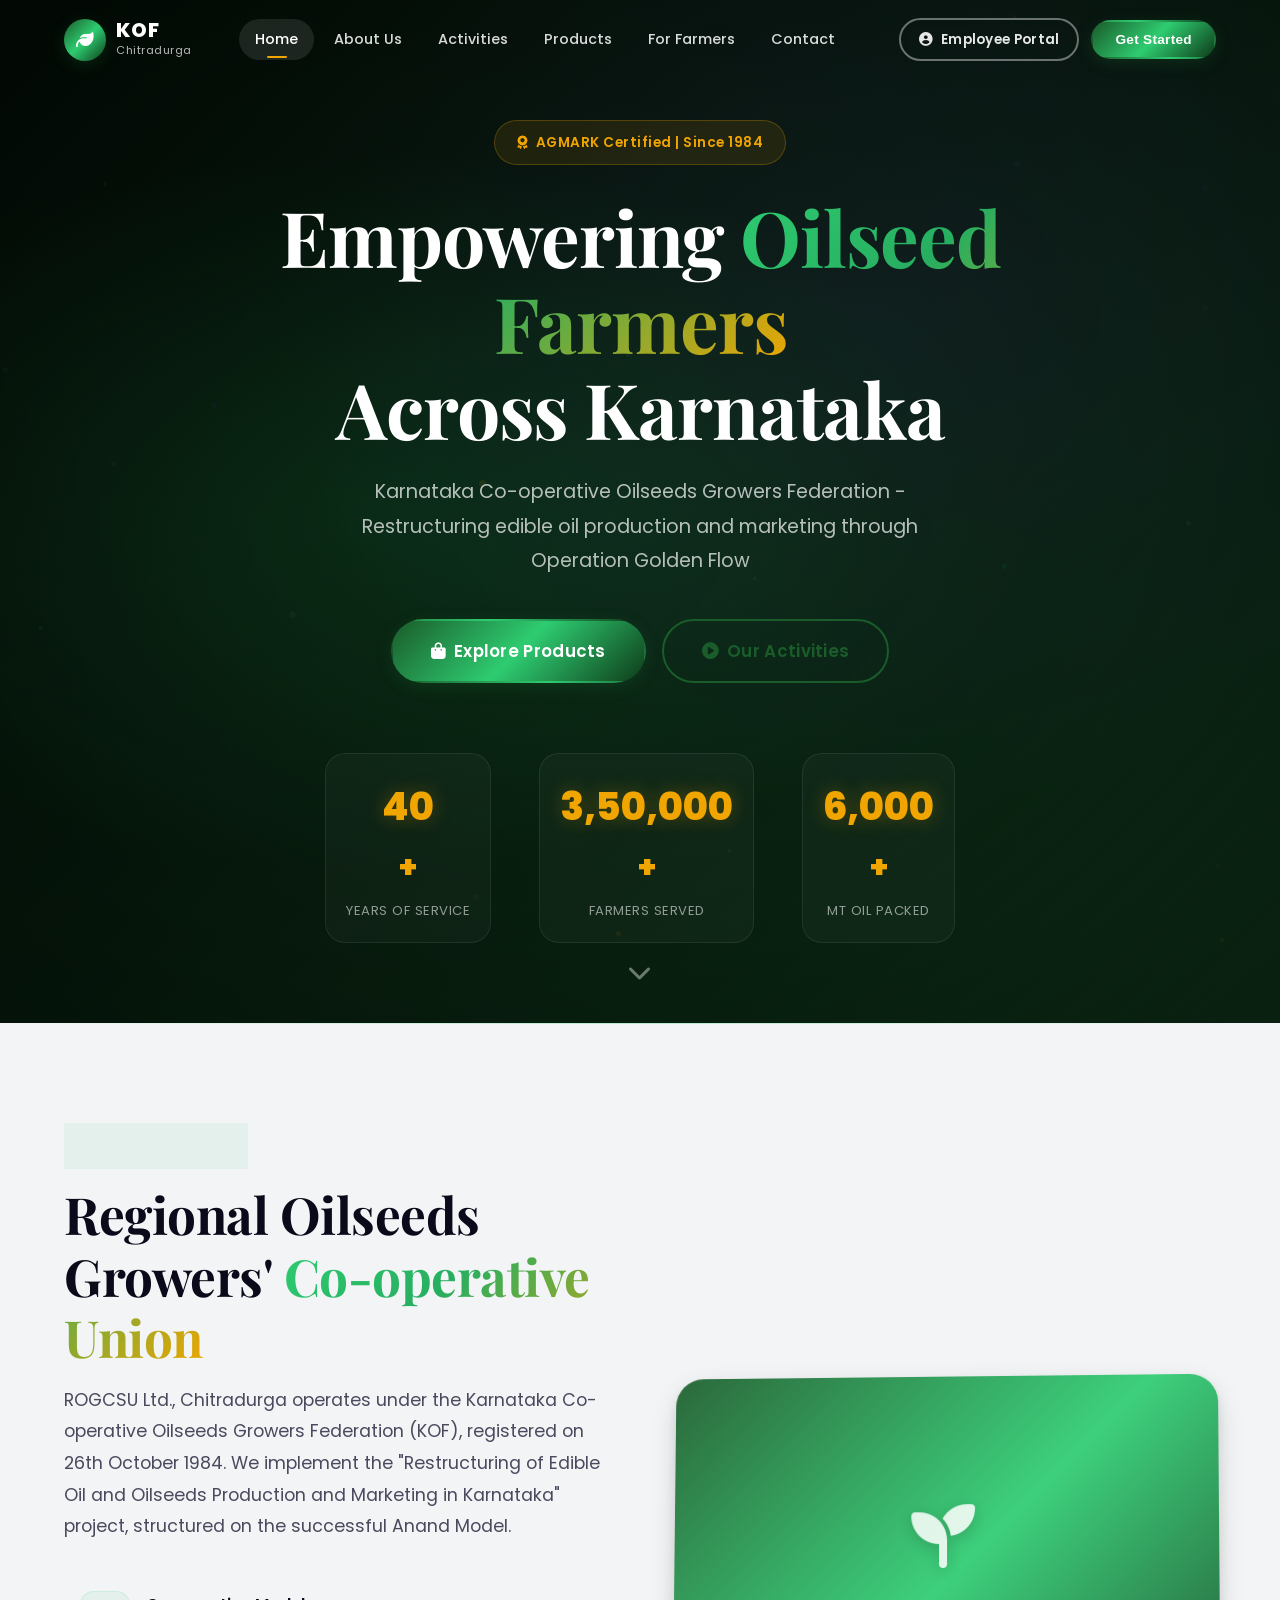
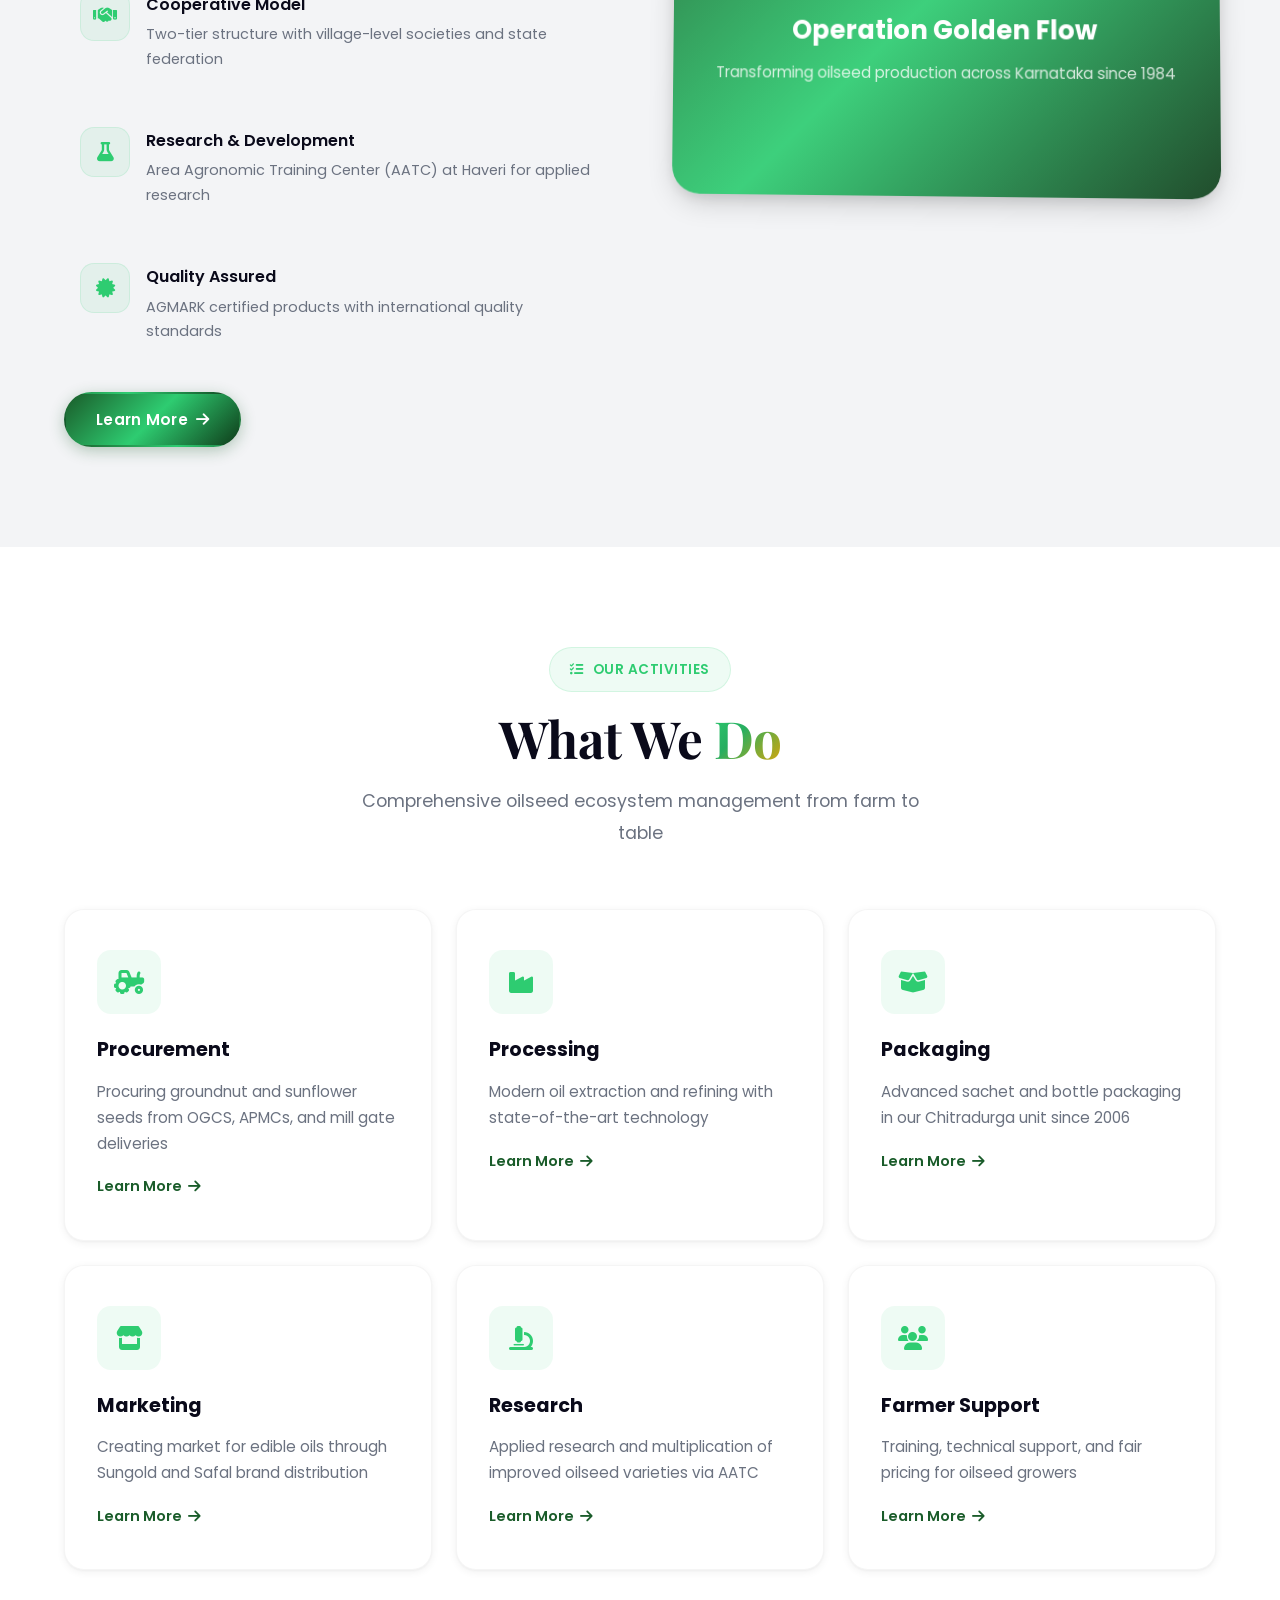
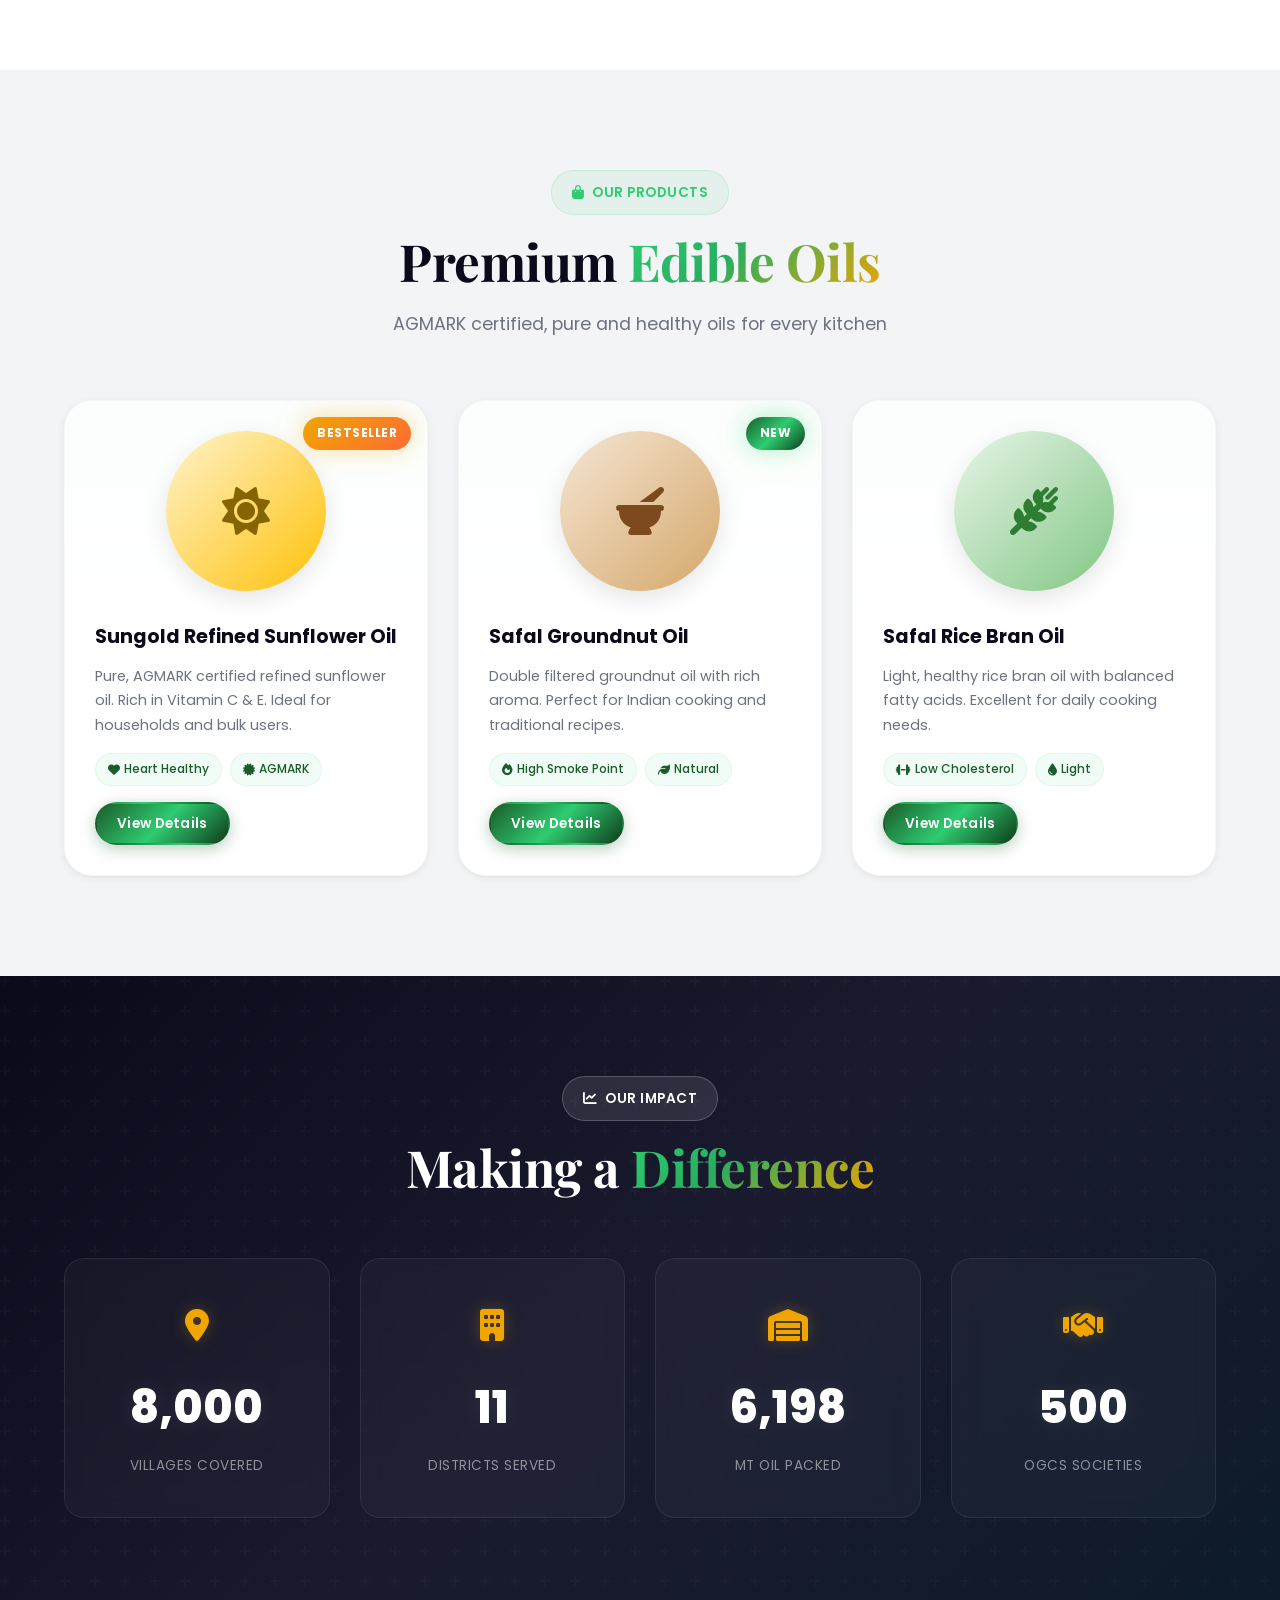
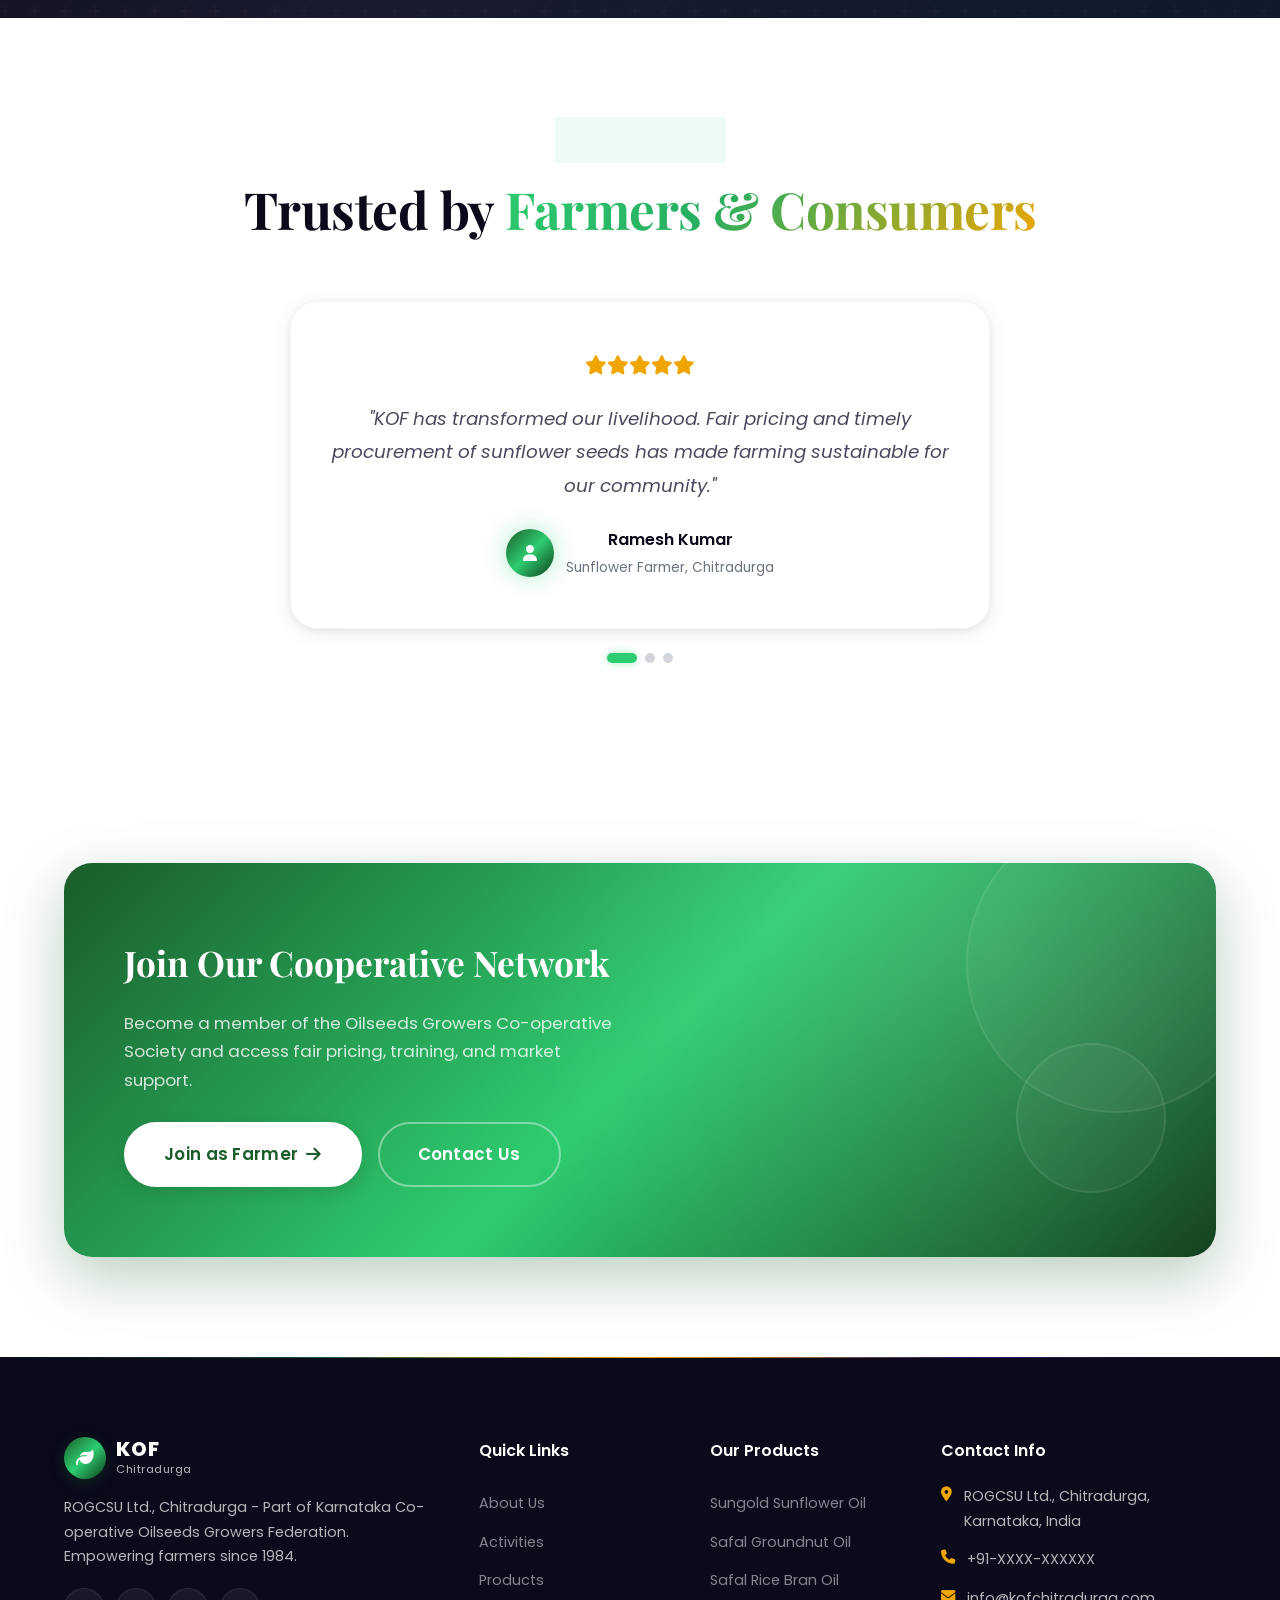
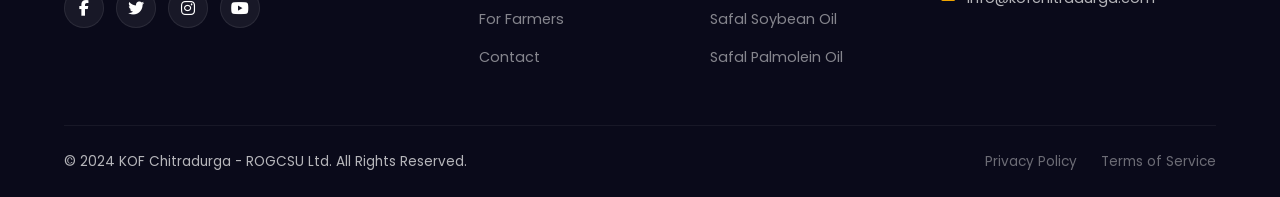
==== commit 49a9bd5b: "feat: Premium 2026 UI redesign with WhatsApp, social media, employee portal integration - Complete C" ====
--- a/index.html
+++ b/index.html
@@ -41,6 +41,7 @@
                 <a href="contact.html" class="nav-link">Contact</a>
             </nav>
             <div class="nav-actions">
+                <a href="dashboard.html" class="btn btn-outline nav-portal"><i class="fas fa-user-circle"></i> Employee Portal</a>
                 <button class="btn btn-primary nav-cta">Get Started</button>
                 <button class="menu-toggle" id="menuToggle" aria-label="Toggle menu">
                     <span></span><span></span><span></span>
@@ -455,6 +456,19 @@
         <i class="fas fa-arrow-up"></i>
     </button>
 
+    <!-- WhatsApp Float -->
+    <a href="https://wa.me/916366975382" target="_blank" class="whatsapp-float" aria-label="Chat on WhatsApp">
+        <i class="fab fa-whatsapp"></i>
+        <span class="whatsapp-tooltip">Chat with us!</span>
+    </a>
+
+    <!-- Social Media Bar -->
+    <div class="social-float-bar">
+        <a href="https://www.facebook.com/kofchitradurga" target="_blank" class="social-float-item fb"><i class="fab fa-facebook-f"></i></a>
+        <a href="https://www.instagram.com/kofchitradurga" target="_blank" class="social-float-item ig"><i class="fab fa-instagram"></i></a>
+        <a href="https://www.youtube.com/@kofchitradurga" target="_blank" class="social-float-item yt"><i class="fab fa-youtube"></i></a>
+    </div>
+
     <script src="js/main.js"></script>
 </body>
 </html>
--- a/css/style.css
+++ b/css/style.css
@@ -1,41 +1,60 @@
 /* ========================================
-   KOF CHITRADURGA - MODERN WEBSITE DESIGN
-   Complete CSS Stylesheet
+   KOF CHITRADURGA - PREMIUM 2026 DESIGN
+   Modern Glassmorphism & Advanced UI
    ======================================== */
 
 /* === CSS VARIABLES === */
 :root {
-    --primary: #2d7a3a;
-    --primary-dark: #1e5c28;
-    --primary-light: #4caf50;
-    --secondary: #f4a61c;
-    --secondary-dark: #d4900f;
-    --accent: #1a6b4a;
-    --dark: #1a1a2e;
-    --dark-light: #2d2d44;
-    --gray-900: #212529;
-    --gray-800: #343a40;
-    --gray-700: #495057;
-    --gray-600: #6c757d;
-    --gray-400: #ced4da;
-    --gray-300: #dee2e6;
-    --gray-200: #e9ecef;
-    --gray-100: #f8f9fa;
+    --primary: #1a5c2a;
+    --primary-dark: #0f3d1a;
+    --primary-light: #2ecc71;
+    --primary-glow: rgba(46, 204, 113, 0.4);
+    --secondary: #f0a500;
+    --secondary-dark: #c88400;
+    --secondary-light: #ffd166;
+    --accent: #6c3ce0;
+    --accent-light: #a78bfa;
+    --dark: #0a0a1a;
+    --dark-light: #1a1a2e;
+    --dark-card: #12121f;
+    --gray-900: #1c1c2e;
+    --gray-800: #2a2a3e;
+    --gray-700: #4a4a5e;
+    --gray-600: #6b7280;
+    --gray-400: #9ca3af;
+    --gray-300: #d1d5db;
+    --gray-200: #e5e7eb;
+    --gray-100: #f3f4f6;
     --white: #ffffff;
-    --gradient-primary: linear-gradient(135deg, #2d7a3a 0%, #4caf50 50%, #1a6b4a 100%);
-    --gradient-secondary: linear-gradient(135deg, #f4a61c 0%, #ff8c00 100%);
-    --gradient-dark: linear-gradient(135deg, #1a1a2e 0%, #16213e 100%);
-    --gradient-hero: linear-gradient(135deg, #0a2a1a 0%, #1a4a2a 30%, #0d3d1f 70%, #061a0e 100%);
-    --shadow-sm: 0 2px 8px rgba(0,0,0,0.08);
-    --shadow-md: 0 4px 20px rgba(0,0,0,0.12);
-    --shadow-lg: 0 8px 40px rgba(0,0,0,0.16);
-    --shadow-xl: 0 20px 60px rgba(0,0,0,0.2);
-    --radius-sm: 8px;
-    --radius-md: 12px;
-    --radius-lg: 16px;
-    --radius-xl: 24px;
+    --gradient-primary: linear-gradient(135deg, #1a5c2a 0%, #2ecc71 50%, #0f3d1a 100%);
+    --gradient-secondary: linear-gradient(135deg, #f0a500 0%, #ff6b35 100%);
+    --gradient-accent: linear-gradient(135deg, #6c3ce0 0%, #a78bfa 100%);
+    --gradient-dark: linear-gradient(135deg, #0a0a1a 0%, #1a1a2e 50%, #0d1b2a 100%);
+    --gradient-hero: linear-gradient(135deg, #030d06 0%, #0a2a14 25%, #1a4a2a 50%, #0a2a14 75%, #030d06 100%);
+    --gradient-glass: linear-gradient(135deg, rgba(255,255,255,0.1) 0%, rgba(255,255,255,0.05) 100%);
+    --gradient-mesh: radial-gradient(at 20% 80%, rgba(46,204,113,0.15) 0%, transparent 50%),
+                     radial-gradient(at 80% 20%, rgba(108,60,224,0.1) 0%, transparent 50%),
+                     radial-gradient(at 50% 50%, rgba(240,165,0,0.05) 0%, transparent 50%);
+
+    --shadow-sm: 0 2px 8px rgba(0,0,0,0.06), 0 1px 3px rgba(0,0,0,0.04);
+    --shadow-md: 0 4px 20px rgba(0,0,0,0.08), 0 2px 8px rgba(0,0,0,0.06);
+    --shadow-lg: 0 8px 40px rgba(0,0,0,0.12), 0 4px 16px rgba(0,0,0,0.08), 0 2px 6px rgba(0,0,0,0.04);
+    --shadow-xl: 0 20px 60px rgba(0,0,0,0.15), 0 8px 24px rgba(0,0,0,0.1), 0 4px 8px rgba(0,0,0,0.05);
+    --shadow-glow: 0 0 20px rgba(46, 204, 113, 0.3), 0 0 40px rgba(46, 204, 113, 0.1);
+    --shadow-glow-gold: 0 0 20px rgba(240, 165, 0, 0.3), 0 0 40px rgba(240, 165, 0, 0.1);
+    --shadow-3d: 0 10px 30px -5px rgba(0,0,0,0.2), 0 5px 15px -3px rgba(0,0,0,0.1);
+    --glass-bg: rgba(255, 255, 255, 0.08);
+    --glass-border: rgba(255, 255, 255, 0.12);
+    --glass-bg-light: rgba(255, 255, 255, 0.7);
+    --glass-border-light: rgba(255, 255, 255, 0.4);
+    --radius-sm: 10px;
+    --radius-md: 14px;
+    --radius-lg: 20px;
+    --radius-xl: 28px;
     --radius-full: 50px;
-    --transition: all 0.3s cubic-bezier(0.4, 0, 0.2, 1);
+    --transition: all 0.4s cubic-bezier(0.25, 0.46, 0.45, 0.94);
+    --transition-bounce: all 0.5s cubic-bezier(0.34, 1.56, 0.64, 1);
+    --transition-smooth: all 0.6s cubic-bezier(0.16, 1, 0.3, 1);
     --font-primary: 'Poppins', sans-serif;
     --font-display: 'Playfair Display', serif;
 }
@@ -51,6 +70,7 @@
 html {
     scroll-behavior: smooth;
     font-size: 16px;
+    scroll-padding-top: 80px;
 }
 
 body {
@@ -59,6 +79,18 @@
     line-height: 1.7;
     overflow-x: hidden;
     background: var(--white);
+    -webkit-font-smoothing: antialiased;
+    -moz-osx-font-smoothing: grayscale;
+}
+
+body::before {
+    content: '';
+    position: fixed;
+    inset: 0;
+    background: var(--gradient-mesh);
+    pointer-events: none;
+    z-index: -1;
+    opacity: 0.5;
 }
 
 a {
@@ -94,7 +126,7 @@
 
 /* === TYPOGRAPHY === */
 .text-gradient {
-    background: var(--gradient-primary);
+    background: linear-gradient(135deg, #2ecc71 0%, #27ae60 40%, #f0a500 100%);
     -webkit-background-clip: text;
     -webkit-text-fill-color: transparent;
     background-clip: text;
@@ -104,27 +136,33 @@
     display: inline-flex;
     align-items: center;
     gap: 8px;
-    padding: 8px 16px;
-    background: rgba(45, 122, 58, 0.1);
-    color: var(--primary);
+    padding: 10px 20px;
+    background: rgba(46, 204, 113, 0.08);
+    color: var(--primary-light);
     border-radius: var(--radius-full);
     font-size: 0.85rem;
-    font-weight: 500;
+    font-weight: 600;
     margin-bottom: 16px;
+    border: 1px solid rgba(46, 204, 113, 0.15);
+    backdrop-filter: blur(4px);
+    letter-spacing: 0.5px;
+    text-transform: uppercase;
 }
 
 .section-tag.light {
-    background: rgba(255,255,255,0.15);
-    color: var(--white);
+    background: rgba(255,255,255,0.1);
+    color: var(--white);
+    border-color: rgba(255,255,255,0.2);
 }
 
 .section-title {
     font-family: var(--font-display);
-    font-size: clamp(2rem, 4vw, 3rem);
+    font-size: clamp(2rem, 4vw, 3.2rem);
     font-weight: 700;
     color: var(--dark);
     margin-bottom: 16px;
     line-height: 1.2;
+    letter-spacing: -0.5px;
 }
 
 .section-title.light {
@@ -132,10 +170,11 @@
 }
 
 .section-desc {
-    font-size: 1.1rem;
+    font-size: clamp(1rem, 1.5vw, 1.1rem);
     color: var(--gray-600);
     max-width: 600px;
     margin: 0 auto;
+    line-height: 1.8;
 }
 
 .section-header {
@@ -158,7 +197,7 @@
     display: inline-flex;
     align-items: center;
     gap: 8px;
-    padding: 12px 28px;
+    padding: 13px 30px;
     border-radius: var(--radius-full);
     font-weight: 600;
     font-size: 0.95rem;
@@ -167,49 +206,96 @@
     transition: var(--transition);
     text-align: center;
     justify-content: center;
+    position: relative;
+    overflow: hidden;
+    letter-spacing: 0.3px;
+}
+
+.btn::before {
+    content: '';
+    position: absolute;
+    inset: 0;
+    background: linear-gradient(135deg, rgba(255,255,255,0.2) 0%, transparent 60%);
+    opacity: 0;
+    transition: var(--transition);
+}
+
+.btn:hover::before {
+    opacity: 1;
 }
 
 .btn-primary {
     background: var(--gradient-primary);
     color: var(--white);
-    border-color: var(--primary);
+    border-color: transparent;
+    box-shadow: 0 4px 15px rgba(26, 92, 42, 0.3);
 }
 
 .btn-primary:hover {
-    transform: translateY(-2px);
-    box-shadow: 0 8px 25px rgba(45, 122, 58, 0.4);
+    transform: translateY(-3px) scale(1.02);
+    box-shadow: var(--shadow-glow), 0 8px 25px rgba(26, 92, 42, 0.4);
+}
+
+.btn-primary:active {
+    transform: translateY(-1px) scale(0.99);
 }
 
 .btn-outline {
     background: transparent;
     color: var(--primary);
     border-color: var(--primary);
+    backdrop-filter: blur(4px);
 }
 
 .btn-outline:hover {
     background: var(--primary);
     color: var(--white);
-    transform: translateY(-2px);
+    transform: translateY(-3px);
+    box-shadow: var(--shadow-glow);
 }
 
 .btn-outline.light {
     color: var(--white);
-    border-color: rgba(255,255,255,0.5);
+    border-color: rgba(255,255,255,0.4);
 }
 
 .btn-outline.light:hover {
     background: var(--white);
     color: var(--primary);
+    border-color: var(--white);
 }
 
 .btn-lg {
-    padding: 16px 36px;
+    padding: 16px 38px;
     font-size: 1.05rem;
 }
 
 .btn-sm {
     padding: 8px 20px;
     font-size: 0.85rem;
+}
+
+.nav-portal {
+    font-size: 0.85rem;
+    padding: 8px 18px;
+    border-color: rgba(255,255,255,0.4);
+    color: rgba(255,255,255,0.9);
+}
+
+.nav-portal:hover {
+    background: var(--accent);
+    border-color: var(--accent);
+    color: var(--white);
+}
+
+.navbar.scrolled .nav-portal {
+    border-color: var(--accent);
+    color: var(--accent);
+}
+
+.navbar.scrolled .nav-portal:hover {
+    background: var(--accent);
+    color: var(--white);
 }
 
 
@@ -225,7 +311,7 @@
     align-items: center;
     justify-content: center;
     z-index: 99999;
-    transition: opacity 0.5s, visibility 0.5s;
+    transition: opacity 0.6s cubic-bezier(0.16, 1, 0.3, 1), visibility 0.6s;
 }
 
 #preloader.loaded {
@@ -239,15 +325,17 @@
 }
 
 .loader-icon {
-    font-size: 3rem;
+    font-size: 3.5rem;
     animation: pulse 1.5s infinite;
     margin-bottom: 16px;
     color: var(--secondary);
+    filter: drop-shadow(0 0 20px rgba(240, 165, 0, 0.5));
 }
 
 .loader p {
     font-size: 0.9rem;
     opacity: 0.7;
+    letter-spacing: 1px;
 }
 
 /* === NAVBAR === */
@@ -257,15 +345,17 @@
     left: 0;
     width: 100%;
     z-index: 1000;
-    padding: 16px 0;
-    transition: var(--transition);
+    padding: 18px 0;
+    transition: var(--transition-smooth);
 }
 
 .navbar.scrolled {
-    background: rgba(255, 255, 255, 0.95);
-    backdrop-filter: blur(20px);
-    box-shadow: var(--shadow-md);
+    background: rgba(255, 255, 255, 0.85);
+    backdrop-filter: blur(20px) saturate(180%);
+    -webkit-backdrop-filter: blur(20px) saturate(180%);
+    box-shadow: 0 1px 3px rgba(0,0,0,0.05), 0 10px 40px rgba(0,0,0,0.08);
     padding: 10px 0;
+    border-bottom: 1px solid rgba(255,255,255,0.6);
 }
 
 .nav-container {
@@ -277,7 +367,6 @@
     justify-content: space-between;
 }
 
-
 .logo {
     display: flex;
     align-items: center;
@@ -285,8 +374,8 @@
 }
 
 .logo-icon {
-    width: 40px;
-    height: 40px;
+    width: 42px;
+    height: 42px;
     border-radius: 50%;
     background: var(--gradient-primary);
     display: flex;
@@ -294,6 +383,13 @@
     justify-content: center;
     color: var(--white);
     font-size: 1.1rem;
+    box-shadow: 0 4px 15px rgba(26, 92, 42, 0.3);
+    transition: var(--transition);
+}
+
+.logo:hover .logo-icon {
+    transform: rotate(15deg) scale(1.1);
+    box-shadow: var(--shadow-glow);
 }
 
 .logo-text {
@@ -303,15 +399,17 @@
 
 .logo-main {
     font-weight: 800;
-    font-size: 1.2rem;
+    font-size: 1.25rem;
     color: var(--white);
     line-height: 1.1;
+    letter-spacing: 1px;
 }
 
 .logo-sub {
     font-size: 0.7rem;
     color: rgba(255,255,255,0.7);
     font-weight: 400;
+    letter-spacing: 0.5px;
 }
 
 .navbar.scrolled .logo-main {
@@ -322,10 +420,11 @@
     color: var(--gray-600);
 }
 
+
 .nav-menu {
     display: flex;
     align-items: center;
-    gap: 8px;
+    gap: 4px;
 }
 
 .nav-link {
@@ -335,11 +434,29 @@
     font-weight: 500;
     color: rgba(255,255,255,0.85);
     transition: var(--transition);
+    position: relative;
+}
+
+.nav-link::after {
+    content: '';
+    position: absolute;
+    bottom: 2px;
+    left: 50%;
+    width: 0;
+    height: 2px;
+    background: var(--secondary);
+    border-radius: 2px;
+    transition: var(--transition);
+    transform: translateX(-50%);
+}
+
+.nav-link:hover::after, .nav-link.active::after {
+    width: 20px;
 }
 
 .nav-link:hover, .nav-link.active {
     color: var(--white);
-    background: rgba(255,255,255,0.15);
+    background: rgba(255,255,255,0.1);
 }
 
 .navbar.scrolled .nav-link {
@@ -349,7 +466,12 @@
 .navbar.scrolled .nav-link:hover,
 .navbar.scrolled .nav-link.active {
     color: var(--primary);
-    background: rgba(45, 122, 58, 0.1);
+    background: rgba(46, 204, 113, 0.08);
+}
+
+.navbar.scrolled .nav-link:hover::after,
+.navbar.scrolled .nav-link.active::after {
+    background: var(--primary);
 }
 
 .nav-actions {
@@ -362,7 +484,6 @@
     font-size: 0.85rem;
     padding: 10px 22px;
 }
-
 
 .menu-toggle {
     display: none;
@@ -387,6 +508,7 @@
     background: var(--dark);
 }
 
+
 /* === HERO SECTION === */
 .hero {
     position: relative;
@@ -403,6 +525,15 @@
     position: absolute;
     inset: 0;
     background: var(--gradient-hero);
+    background-size: 300% 300%;
+    animation: gradientShift 12s ease infinite;
+}
+
+@keyframes gradientShift {
+    0%, 100% { background-position: 0% 50%; }
+    25% { background-position: 50% 0%; }
+    50% { background-position: 100% 50%; }
+    75% { background-position: 50% 100%; }
 }
 
 .hero-particles {
@@ -413,7 +544,9 @@
 .hero-gradient {
     position: absolute;
     inset: 0;
-    background: radial-gradient(ellipse at center, transparent 0%, rgba(0,0,0,0.3) 100%);
+    background: radial-gradient(ellipse at 30% 50%, rgba(46,204,113,0.1) 0%, transparent 50%),
+                radial-gradient(ellipse at 70% 30%, rgba(108,60,224,0.08) 0%, transparent 50%),
+                radial-gradient(ellipse at center, transparent 0%, rgba(0,0,0,0.4) 100%);
 }
 
 .hero-content {
@@ -426,31 +559,33 @@
     display: inline-flex;
     align-items: center;
     gap: 8px;
-    padding: 10px 20px;
-    background: rgba(244, 166, 28, 0.15);
-    border: 1px solid rgba(244, 166, 28, 0.3);
+    padding: 10px 22px;
+    background: rgba(240, 165, 0, 0.1);
+    border: 1px solid rgba(240, 165, 0, 0.25);
     border-radius: var(--radius-full);
     color: var(--secondary);
     font-size: 0.85rem;
-    font-weight: 500;
-    margin-bottom: 24px;
+    font-weight: 600;
+    margin-bottom: 28px;
+    backdrop-filter: blur(10px);
+    letter-spacing: 0.5px;
 }
 
 .hero-title {
     font-family: var(--font-display);
-    font-size: clamp(2.5rem, 6vw, 4.5rem);
+    font-size: clamp(2.5rem, 6vw, 4.8rem);
     font-weight: 700;
     color: var(--white);
-    line-height: 1.15;
-    margin-bottom: 20px;
-}
-
+    line-height: 1.12;
+    margin-bottom: 24px;
+    letter-spacing: -1px;
+}
 
 .hero-subtitle {
-    font-size: 1.15rem;
-    color: rgba(255,255,255,0.75);
+    font-size: clamp(1rem, 1.5vw, 1.2rem);
+    color: rgba(255,255,255,0.7);
     max-width: 650px;
-    margin: 0 auto 36px;
+    margin: 0 auto 40px;
     line-height: 1.8;
 }
 
@@ -459,7 +594,7 @@
     gap: 16px;
     justify-content: center;
     flex-wrap: wrap;
-    margin-bottom: 60px;
+    margin-bottom: 70px;
 }
 
 .hero-stats {
@@ -471,13 +606,26 @@
 
 .stat-item {
     text-align: center;
+    padding: 20px;
+    border-radius: var(--radius-lg);
+    background: rgba(255,255,255,0.03);
+    border: 1px solid rgba(255,255,255,0.08);
+    backdrop-filter: blur(10px);
+    transition: var(--transition);
+}
+
+.stat-item:hover {
+    background: rgba(255,255,255,0.08);
+    transform: translateY(-4px);
+    border-color: rgba(240, 165, 0, 0.3);
 }
 
 .stat-number {
     display: block;
-    font-size: 2.5rem;
+    font-size: clamp(2rem, 3vw, 2.8rem);
     font-weight: 800;
     color: var(--secondary);
+    text-shadow: 0 0 20px rgba(240, 165, 0, 0.3);
 }
 
 .stat-suffix {
@@ -488,9 +636,11 @@
 
 .stat-label {
     display: block;
-    font-size: 0.85rem;
-    color: rgba(255,255,255,0.6);
-    margin-top: 4px;
+    font-size: 0.82rem;
+    color: rgba(255,255,255,0.55);
+    margin-top: 6px;
+    letter-spacing: 0.5px;
+    text-transform: uppercase;
 }
 
 .hero-scroll {
@@ -502,10 +652,11 @@
 }
 
 .hero-scroll a {
-    color: rgba(255,255,255,0.5);
+    color: rgba(255,255,255,0.4);
     font-size: 1.5rem;
     animation: bounce 2s infinite;
 }
+
 
 /* === PAGE HERO (Subpages) === */
 .page-hero {
@@ -519,6 +670,8 @@
     position: absolute;
     inset: 0;
     background: var(--gradient-hero);
+    background-size: 200% 200%;
+    animation: gradientShift 10s ease infinite;
 }
 
 .page-hero-content {
@@ -532,11 +685,12 @@
     font-weight: 700;
     color: var(--white);
     margin-bottom: 16px;
+    letter-spacing: -0.5px;
 }
 
 .page-hero-subtitle {
     font-size: 1.1rem;
-    color: rgba(255,255,255,0.7);
+    color: rgba(255,255,255,0.65);
     max-width: 600px;
     margin: 0 auto 24px;
 }
@@ -546,12 +700,12 @@
     align-items: center;
     justify-content: center;
     gap: 10px;
-    color: rgba(255,255,255,0.5);
+    color: rgba(255,255,255,0.4);
     font-size: 0.9rem;
 }
 
 .breadcrumb a {
-    color: rgba(255,255,255,0.7);
+    color: rgba(255,255,255,0.6);
 }
 
 .breadcrumb a:hover {
@@ -562,6 +716,17 @@
 /* === ABOUT PREVIEW === */
 .about-preview {
     background: var(--gray-100);
+    position: relative;
+}
+
+.about-preview::before {
+    content: '';
+    position: absolute;
+    top: 0;
+    left: 0;
+    right: 0;
+    height: 1px;
+    background: linear-gradient(90deg, transparent, rgba(46,204,113,0.3), transparent);
 }
 
 .about-content p {
@@ -577,20 +742,38 @@
     display: flex;
     align-items: flex-start;
     gap: 16px;
-    margin-bottom: 20px;
+    margin-bottom: 24px;
+    padding: 16px;
+    border-radius: var(--radius-md);
+    transition: var(--transition);
+}
+
+.feature-item:hover {
+    background: rgba(46, 204, 113, 0.04);
+    transform: translateX(6px);
 }
 
 .feature-icon {
-    width: 48px;
-    height: 48px;
-    min-width: 48px;
-    border-radius: 12px;
-    background: rgba(45, 122, 58, 0.1);
-    display: flex;
-    align-items: center;
-    justify-content: center;
-    color: var(--primary);
+    width: 50px;
+    height: 50px;
+    min-width: 50px;
+    border-radius: 14px;
+    background: rgba(46, 204, 113, 0.08);
+    display: flex;
+    align-items: center;
+    justify-content: center;
+    color: var(--primary-light);
     font-size: 1.2rem;
+    transition: var(--transition);
+    border: 1px solid rgba(46, 204, 113, 0.12);
+}
+
+.feature-item:hover .feature-icon {
+    background: var(--gradient-primary);
+    color: var(--white);
+    transform: scale(1.1) rotate(5deg);
+    box-shadow: var(--shadow-glow);
+    border-color: transparent;
 }
 
 .feature-item h4 {
@@ -608,19 +791,27 @@
 
 .visual-card {
     position: relative;
-    height: 400px;
+    height: 420px;
     border-radius: var(--radius-xl);
     overflow: hidden;
     display: flex;
     align-items: center;
     justify-content: center;
+    transform: perspective(1000px) rotateY(-3deg) rotateX(2deg);
+    transition: var(--transition-smooth);
+    box-shadow: var(--shadow-3d);
+}
+
+.visual-card:hover {
+    transform: perspective(1000px) rotateY(0deg) rotateX(0deg) translateY(-8px);
+    box-shadow: var(--shadow-xl);
 }
 
 .visual-bg {
     position: absolute;
     inset: 0;
     background: var(--gradient-primary);
-    opacity: 0.9;
+    opacity: 0.92;
 }
 
 .visual-content {
@@ -634,11 +825,12 @@
 .visual-icon {
     font-size: 4rem;
     margin-bottom: 16px;
-    opacity: 0.8;
+    opacity: 0.85;
+    filter: drop-shadow(0 4px 8px rgba(0,0,0,0.2));
 }
 
 .visual-content h3 {
-    font-size: 1.5rem;
+    font-size: 1.6rem;
     font-weight: 700;
     margin-bottom: 8px;
 }
@@ -662,9 +854,10 @@
     background: var(--white);
     border-radius: var(--radius-lg);
     box-shadow: var(--shadow-sm);
-    border: 1px solid var(--gray-200);
-    transition: var(--transition);
+    border: 1px solid rgba(0,0,0,0.04);
+    transition: var(--transition-smooth);
     overflow: hidden;
+    transform: perspective(800px) rotateX(0deg);
 }
 
 .activity-card::before {
@@ -676,36 +869,54 @@
     height: 4px;
     background: var(--gradient-primary);
     transform: scaleX(0);
+    transform-origin: left;
     transition: var(--transition);
 }
 
+.activity-card::after {
+    content: '';
+    position: absolute;
+    inset: 0;
+    background: radial-gradient(circle at 50% 0%, rgba(46,204,113,0.04) 0%, transparent 70%);
+    opacity: 0;
+    transition: var(--transition);
+}
+
 .activity-card:hover {
-    transform: translateY(-8px);
+    transform: perspective(800px) rotateX(-2deg) translateY(-10px);
     box-shadow: var(--shadow-lg);
-    border-color: transparent;
+    border-color: rgba(46, 204, 113, 0.1);
 }
 
 .activity-card:hover::before {
     transform: scaleX(1);
+}
+
+.activity-card:hover::after {
+    opacity: 1;
 }
 
 .activity-icon {
     width: 64px;
     height: 64px;
     border-radius: var(--radius-md);
-    background: rgba(45, 122, 58, 0.1);
+    background: rgba(46, 204, 113, 0.08);
     display: flex;
     align-items: center;
     justify-content: center;
     font-size: 1.5rem;
-    color: var(--primary);
+    color: var(--primary-light);
     margin-bottom: 20px;
-    transition: var(--transition);
+    transition: var(--transition-bounce);
+    position: relative;
+    z-index: 1;
 }
 
 .activity-card:hover .activity-icon {
     background: var(--gradient-primary);
     color: var(--white);
+    transform: scale(1.1) rotate(-5deg);
+    box-shadow: var(--shadow-glow);
 }
 
 .activity-card h3 {
@@ -713,12 +924,16 @@
     font-weight: 700;
     color: var(--dark);
     margin-bottom: 12px;
+    position: relative;
+    z-index: 1;
 }
 
 .activity-card p {
     color: var(--gray-600);
     font-size: 0.95rem;
     margin-bottom: 16px;
+    position: relative;
+    z-index: 1;
 }
 
 .activity-hover a {
@@ -728,16 +943,20 @@
     display: inline-flex;
     align-items: center;
     gap: 6px;
+    position: relative;
+    z-index: 1;
 }
 
 .activity-hover a:hover {
-    gap: 10px;
+    gap: 12px;
+    color: var(--primary-light);
 }
 
 
 /* === PRODUCTS SHOWCASE === */
 .products-showcase {
     background: var(--gray-100);
+    position: relative;
 }
 
 .products-carousel {
@@ -752,12 +971,14 @@
     border-radius: var(--radius-xl);
     overflow: hidden;
     box-shadow: var(--shadow-sm);
-    transition: var(--transition);
+    transition: var(--transition-smooth);
+    border: 1px solid rgba(0,0,0,0.03);
+    transform: perspective(600px) rotateY(0deg);
 }
 
 .product-card:hover {
-    transform: translateY(-8px);
-    box-shadow: var(--shadow-lg);
+    transform: perspective(600px) rotateY(-2deg) translateY(-12px);
+    box-shadow: var(--shadow-xl);
 }
 
 .product-badge {
@@ -769,12 +990,16 @@
     color: var(--white);
     border-radius: var(--radius-full);
     font-size: 0.75rem;
-    font-weight: 600;
+    font-weight: 700;
     z-index: 2;
+    box-shadow: var(--shadow-glow-gold);
+    letter-spacing: 0.5px;
+    text-transform: uppercase;
 }
 
 .product-badge.new {
     background: var(--gradient-primary);
+    box-shadow: var(--shadow-glow);
 }
 
 .product-image {
@@ -782,6 +1007,7 @@
     display: flex;
     align-items: center;
     justify-content: center;
+    background: linear-gradient(180deg, rgba(46,204,113,0.02) 0%, transparent 100%);
 }
 
 .product-placeholder {
@@ -794,6 +1020,12 @@
     justify-content: center;
     font-size: 3rem;
     color: #856404;
+    transition: var(--transition-bounce);
+    box-shadow: 0 8px 25px rgba(0,0,0,0.1);
+}
+
+.product-card:hover .product-placeholder {
+    transform: scale(1.08) rotate(5deg);
 }
 
 .product-placeholder.groundnut {
@@ -847,8 +1079,8 @@
 }
 
 .product-tags span {
-    padding: 4px 12px;
-    background: rgba(45, 122, 58, 0.08);
+    padding: 5px 12px;
+    background: rgba(46, 204, 113, 0.06);
     color: var(--primary);
     border-radius: var(--radius-full);
     font-size: 0.75rem;
@@ -856,6 +1088,7 @@
     display: inline-flex;
     align-items: center;
     gap: 4px;
+    border: 1px solid rgba(46, 204, 113, 0.1);
 }
 
 
@@ -870,20 +1103,29 @@
 
 .filter-btn {
     padding: 10px 24px;
-    border: 2px solid var(--gray-300);
+    border: 2px solid var(--gray-200);
     border-radius: var(--radius-full);
     background: var(--white);
     color: var(--gray-700);
     font-weight: 500;
     font-size: 0.9rem;
     cursor: pointer;
-    transition: var(--transition);
-}
-
-.filter-btn:hover, .filter-btn.active {
-    background: var(--primary);
-    color: var(--white);
-    border-color: var(--primary);
+    transition: var(--transition-bounce);
+}
+
+.filter-btn:hover {
+    border-color: var(--primary-light);
+    color: var(--primary);
+    transform: translateY(-2px);
+    box-shadow: 0 4px 12px rgba(46, 204, 113, 0.15);
+}
+
+.filter-btn.active {
+    background: var(--gradient-primary);
+    color: var(--white);
+    border-color: transparent;
+    box-shadow: var(--shadow-glow);
+    transform: translateY(-2px);
 }
 
 .products-grid {
@@ -899,13 +1141,14 @@
     border-radius: var(--radius-xl);
     overflow: hidden;
     box-shadow: var(--shadow-md);
-    border: 1px solid var(--gray-200);
-    transition: var(--transition);
+    border: 1px solid rgba(0,0,0,0.04);
+    transition: var(--transition-smooth);
 }
 
 .product-detail-card:hover {
-    box-shadow: var(--shadow-lg);
-    transform: translateY(-4px);
+    box-shadow: var(--shadow-xl);
+    transform: translateY(-6px);
+    border-color: rgba(46, 204, 113, 0.1);
 }
 
 .product-detail-badge {
@@ -917,8 +1160,10 @@
     color: var(--white);
     border-radius: var(--radius-full);
     font-size: 0.8rem;
-    font-weight: 600;
+    font-weight: 700;
     z-index: 2;
+    text-transform: uppercase;
+    letter-spacing: 0.5px;
 }
 
 .product-detail-badge.popular {
@@ -930,7 +1175,7 @@
     align-items: center;
     justify-content: center;
     padding: 40px;
-    background: var(--gray-100);
+    background: linear-gradient(135deg, var(--gray-100) 0%, rgba(46,204,113,0.03) 100%);
 }
 
 .product-detail-content {
@@ -939,17 +1184,19 @@
 
 .product-brand {
     display: inline-block;
-    padding: 4px 12px;
-    background: rgba(244, 166, 28, 0.1);
+    padding: 4px 14px;
+    background: rgba(240, 165, 0, 0.08);
     color: var(--secondary-dark);
     border-radius: var(--radius-sm);
     font-size: 0.8rem;
-    font-weight: 600;
+    font-weight: 700;
     margin-bottom: 12px;
+    letter-spacing: 0.5px;
+    text-transform: uppercase;
 }
 
 .product-brand.safal {
-    background: rgba(45, 122, 58, 0.1);
+    background: rgba(46, 204, 113, 0.08);
     color: var(--primary);
 }
 
@@ -979,10 +1226,11 @@
     gap: 8px;
     font-size: 0.85rem;
     color: var(--gray-700);
+    padding: 6px 0;
 }
 
 .pf-item i {
-    color: var(--primary);
+    color: var(--primary-light);
     font-size: 0.8rem;
 }
 
@@ -995,10 +1243,17 @@
 
 .size-tag {
     padding: 6px 14px;
-    border: 1px solid var(--gray-300);
+    border: 1px solid var(--gray-200);
     border-radius: var(--radius-full);
     font-size: 0.8rem;
     color: var(--gray-700);
+    transition: var(--transition);
+}
+
+.size-tag:hover {
+    border-color: var(--primary-light);
+    color: var(--primary);
+    background: rgba(46, 204, 113, 0.04);
 }
 
 .product-ideal {
@@ -1008,6 +1263,7 @@
     font-size: 0.85rem;
     color: var(--gray-700);
     margin-bottom: 20px;
+    border-left: 3px solid var(--primary-light);
 }
 
 
@@ -1021,7 +1277,7 @@
 .impact-bg {
     position: absolute;
     inset: 0;
-    background: url("data:image/svg+xml,%3Csvg width='60' height='60' viewBox='0 0 60 60' xmlns='http://www.w3.org/2000/svg'%3E%3Cg fill='none' fill-rule='evenodd'%3E%3Cg fill='%23ffffff' fill-opacity='0.03'%3E%3Cpath d='M36 34v-4h-2v4h-4v2h4v4h2v-4h4v-2h-4zm0-30V0h-2v4h-4v2h4v4h2V6h4V4h-4zM6 34v-4H4v4H0v2h4v4h2v-4h4v-2H6zM6 4V0H4v4H0v2h4v4h2V6h4V4H6z'/%3E%3C/g%3E%3C/g%3E%3C/svg%3E");
+    background: url("data:image/svg+xml,%3Csvg width='60' height='60' viewBox='0 0 60 60' xmlns='http://www.w3.org/2000/svg'%3E%3Cg fill='none' fill-rule='evenodd'%3E%3Cg fill='%23ffffff' fill-opacity='0.02'%3E%3Cpath d='M36 34v-4h-2v4h-4v2h4v4h2v-4h4v-2h-4zm0-30V0h-2v4h-4v2h4v4h2V6h4V4h-4zM6 34v-4H4v4H0v2h4v4h2v-4h4v-2H6zM6 4V0H4v4H0v2h4v4h2V6h4V4H6z'/%3E%3C/g%3E%3C/g%3E%3C/svg%3E");
 }
 
 .impact-grid {
@@ -1034,32 +1290,53 @@
     text-align: center;
     padding: 40px 24px;
     border-radius: var(--radius-lg);
-    background: rgba(255,255,255,0.05);
-    border: 1px solid rgba(255,255,255,0.1);
+    background: rgba(255,255,255,0.03);
+    border: 1px solid rgba(255,255,255,0.08);
+    transition: var(--transition-smooth);
+    backdrop-filter: blur(10px);
+    position: relative;
+    overflow: hidden;
+}
+
+.impact-card::before {
+    content: '';
+    position: absolute;
+    inset: 0;
+    background: radial-gradient(circle at 50% 0%, rgba(46,204,113,0.1) 0%, transparent 60%);
+    opacity: 0;
     transition: var(--transition);
 }
 
 .impact-card:hover {
-    background: rgba(255,255,255,0.1);
-    transform: translateY(-4px);
+    background: rgba(255,255,255,0.08);
+    transform: translateY(-8px);
+    border-color: rgba(46, 204, 113, 0.2);
+}
+
+.impact-card:hover::before {
+    opacity: 1;
 }
 
 .impact-icon {
     font-size: 2rem;
     color: var(--secondary);
     margin-bottom: 16px;
+    filter: drop-shadow(0 0 8px rgba(240, 165, 0, 0.3));
 }
 
 .impact-number {
-    font-size: 2.5rem;
+    font-size: 2.8rem;
     font-weight: 800;
     color: var(--white);
     margin-bottom: 8px;
+    text-shadow: 0 0 20px rgba(255,255,255,0.1);
 }
 
 .impact-label {
-    font-size: 0.9rem;
-    color: rgba(255,255,255,0.6);
+    font-size: 0.85rem;
+    color: rgba(255,255,255,0.5);
+    text-transform: uppercase;
+    letter-spacing: 0.5px;
 }
 
 /* === TESTIMONIALS === */
@@ -1071,12 +1348,17 @@
 
 .testimonial-card {
     text-align: center;
-    padding: 40px;
+    padding: 48px 40px;
     display: none;
+    background: var(--white);
+    border-radius: var(--radius-xl);
+    box-shadow: var(--shadow-md);
+    border: 1px solid rgba(0,0,0,0.03);
 }
 
 .testimonial-card.active {
     display: block;
+    animation: fadeInUp 0.5s ease;
 }
 
 .testimonial-stars {
@@ -1109,6 +1391,7 @@
     align-items: center;
     justify-content: center;
     color: var(--white);
+    box-shadow: var(--shadow-glow);
 }
 
 .testimonial-author h4 {
@@ -1138,9 +1421,10 @@
 }
 
 .testimonial-dots .dot.active {
-    background: var(--primary);
+    background: var(--primary-light);
     width: 30px;
     border-radius: 5px;
+    box-shadow: 0 0 8px rgba(46, 204, 113, 0.4);
 }
 
 
@@ -1149,8 +1433,16 @@
     position: relative;
     background: var(--gradient-primary);
     border-radius: var(--radius-xl);
-    padding: 60px;
+    padding: 70px 60px;
     overflow: hidden;
+    box-shadow: 0 20px 60px rgba(26, 92, 42, 0.3);
+}
+
+.cta-card::before {
+    content: '';
+    position: absolute;
+    inset: 0;
+    background: radial-gradient(circle at 80% 20%, rgba(255,255,255,0.1) 0%, transparent 50%);
 }
 
 .cta-content {
@@ -1160,7 +1452,7 @@
 
 .cta-content h2 {
     font-family: var(--font-display);
-    font-size: 2rem;
+    font-size: 2.2rem;
     color: var(--white);
     margin-bottom: 16px;
 }
@@ -1188,6 +1480,7 @@
     background: var(--secondary);
     border-color: var(--secondary);
     color: var(--white);
+    box-shadow: var(--shadow-glow-gold);
 }
 
 .cta-decoration {
@@ -1200,8 +1493,9 @@
     width: 300px;
     height: 300px;
     border-radius: 50%;
-    background: rgba(255,255,255,0.05);
-    border: 2px solid rgba(255,255,255,0.1);
+    background: rgba(255,255,255,0.04);
+    border: 2px solid rgba(255,255,255,0.08);
+    animation: float 8s ease-in-out infinite;
 }
 
 .cta-circle.small {
@@ -1210,9 +1504,10 @@
     position: absolute;
     bottom: -80px;
     right: 100px;
-}
-
-/* === TIMELINE (Activities Page) === */
+    animation-delay: 2s;
+}
+
+/* === TIMELINE === */
 .timeline {
     position: relative;
     max-width: 800px;
@@ -1227,7 +1522,7 @@
     top: 0;
     bottom: 0;
     width: 3px;
-    background: linear-gradient(to bottom, var(--primary), var(--secondary));
+    background: linear-gradient(to bottom, var(--primary-light), var(--secondary), var(--accent));
     border-radius: 3px;
 }
 
@@ -1249,8 +1544,14 @@
     justify-content: center;
     color: var(--white);
     font-size: 1rem;
-    box-shadow: 0 4px 15px rgba(45, 122, 58, 0.3);
+    box-shadow: var(--shadow-glow);
     z-index: 2;
+    transition: var(--transition);
+}
+
+.timeline-item:hover .timeline-marker {
+    transform: scale(1.15);
+    box-shadow: 0 0 30px rgba(46, 204, 113, 0.5);
 }
 
 .timeline-card {
@@ -1258,24 +1559,26 @@
     border-radius: var(--radius-lg);
     padding: 32px;
     box-shadow: var(--shadow-sm);
-    border: 1px solid var(--gray-200);
-    transition: var(--transition);
+    border: 1px solid rgba(0,0,0,0.04);
+    transition: var(--transition-smooth);
 }
 
 .timeline-card:hover {
-    box-shadow: var(--shadow-md);
+    box-shadow: var(--shadow-lg);
     transform: translateX(8px);
+    border-color: rgba(46, 204, 113, 0.1);
 }
 
 .timeline-number {
     display: inline-block;
     font-size: 0.8rem;
     font-weight: 700;
-    color: var(--primary);
-    background: rgba(45, 122, 58, 0.1);
-    padding: 4px 12px;
+    color: var(--primary-light);
+    background: rgba(46, 204, 113, 0.08);
+    padding: 4px 14px;
     border-radius: var(--radius-full);
     margin-bottom: 12px;
+    letter-spacing: 0.5px;
 }
 
 .timeline-card h3 {
@@ -1300,11 +1603,10 @@
 }
 
 .timeline-list li i {
-    color: var(--primary);
+    color: var(--primary-light);
     margin-top: 4px;
     font-size: 0.8rem;
 }
-
 
 .timeline-stats {
     display: flex;
@@ -1335,17 +1637,19 @@
     align-items: flex-start;
     gap: 10px;
     padding: 12px 16px;
-    background: rgba(244, 166, 28, 0.08);
+    background: rgba(240, 165, 0, 0.06);
     border-radius: var(--radius-sm);
     margin-top: 16px;
     font-size: 0.9rem;
     color: var(--gray-700);
+    border-left: 3px solid var(--secondary);
 }
 
 .timeline-highlight i {
     color: var(--secondary);
     margin-top: 3px;
 }
+
 
 /* === PROCESS FLOW === */
 .process-flow-section {
@@ -1364,11 +1668,16 @@
     text-align: center;
     padding: 24px 16px;
     min-width: 120px;
+    transition: var(--transition);
+}
+
+.process-step:hover {
+    transform: translateY(-4px);
 }
 
 .process-icon {
-    width: 60px;
-    height: 60px;
+    width: 64px;
+    height: 64px;
     border-radius: 50%;
     background: var(--gradient-primary);
     display: flex;
@@ -1377,6 +1686,12 @@
     color: var(--white);
     font-size: 1.3rem;
     margin: 0 auto 12px;
+    box-shadow: var(--shadow-glow);
+    transition: var(--transition-bounce);
+}
+
+.process-step:hover .process-icon {
+    transform: scale(1.15) rotate(10deg);
 }
 
 .process-step h4 {
@@ -1392,9 +1707,9 @@
 }
 
 .process-arrow {
-    color: var(--primary);
+    color: var(--primary-light);
     font-size: 1.2rem;
-    opacity: 0.5;
+    opacity: 0.4;
 }
 
 /* === PARTNERS === */
@@ -1410,19 +1725,26 @@
     background: var(--white);
     border-radius: var(--radius-lg);
     box-shadow: var(--shadow-sm);
-    border: 1px solid var(--gray-200);
-    transition: var(--transition);
+    border: 1px solid rgba(0,0,0,0.03);
+    transition: var(--transition-smooth);
 }
 
 .partner-card:hover {
-    transform: translateY(-4px);
-    box-shadow: var(--shadow-md);
+    transform: translateY(-8px) scale(1.02);
+    box-shadow: var(--shadow-lg);
+    border-color: rgba(46, 204, 113, 0.1);
 }
 
 .partner-icon {
     font-size: 2.5rem;
-    color: var(--primary);
+    color: var(--primary-light);
     margin-bottom: 16px;
+    transition: var(--transition-bounce);
+}
+
+.partner-card:hover .partner-icon {
+    transform: scale(1.2);
+    filter: drop-shadow(0 0 8px rgba(46, 204, 113, 0.4));
 }
 
 .partner-card h4 {
@@ -1437,7 +1759,6 @@
     color: var(--gray-600);
 }
 
-
 /* === WHY CHOOSE US === */
 .why-choose-section {
     background: var(--gray-100);
@@ -1451,29 +1772,58 @@
 
 .why-card {
     text-align: center;
-    padding: 40px 24px;
+    padding: 44px 28px;
     background: var(--white);
     border-radius: var(--radius-lg);
     box-shadow: var(--shadow-sm);
+    transition: var(--transition-smooth);
+    border: 1px solid rgba(0,0,0,0.03);
+    position: relative;
+    overflow: hidden;
+}
+
+.why-card::before {
+    content: '';
+    position: absolute;
+    top: 0;
+    left: 0;
+    right: 0;
+    height: 3px;
+    background: var(--gradient-primary);
+    transform: scaleX(0);
     transition: var(--transition);
 }
 
 .why-card:hover {
-    transform: translateY(-6px);
-    box-shadow: var(--shadow-md);
+    transform: translateY(-8px);
+    box-shadow: var(--shadow-lg);
+}
+
+.why-card:hover::before {
+    transform: scaleX(1);
 }
 
 .why-icon {
-    width: 64px;
-    height: 64px;
+    width: 68px;
+    height: 68px;
     border-radius: 50%;
-    background: rgba(45, 122, 58, 0.1);
+    background: rgba(46, 204, 113, 0.08);
     display: flex;
     align-items: center;
     justify-content: center;
     font-size: 1.5rem;
-    color: var(--primary);
+    color: var(--primary-light);
     margin: 0 auto 16px;
+    transition: var(--transition-bounce);
+    border: 1px solid rgba(46, 204, 113, 0.1);
+}
+
+.why-card:hover .why-icon {
+    background: var(--gradient-primary);
+    color: var(--white);
+    transform: scale(1.1) rotate(-5deg);
+    box-shadow: var(--shadow-glow);
+    border-color: transparent;
 }
 
 .why-card h4 {
@@ -1487,7 +1837,8 @@
     color: var(--gray-600);
 }
 
-/* === MISSION SECTION (About page) === */
+
+/* === MISSION SECTION === */
 .mission-section {
     background: var(--gray-100);
 }
@@ -1499,22 +1850,38 @@
 }
 
 .mission-card {
-    padding: 40px;
+    padding: 44px;
     background: var(--white);
     border-radius: var(--radius-lg);
     box-shadow: var(--shadow-sm);
     text-align: center;
+    transition: var(--transition-smooth);
+    border: 1px solid rgba(0,0,0,0.03);
+    position: relative;
+    overflow: hidden;
+}
+
+.mission-card::after {
+    content: '';
+    position: absolute;
+    inset: 0;
+    background: radial-gradient(circle at 50% 100%, rgba(46,204,113,0.05) 0%, transparent 60%);
+    opacity: 0;
     transition: var(--transition);
 }
 
 .mission-card:hover {
-    transform: translateY(-6px);
-    box-shadow: var(--shadow-md);
+    transform: translateY(-8px);
+    box-shadow: var(--shadow-lg);
+}
+
+.mission-card:hover::after {
+    opacity: 1;
 }
 
 .mission-icon {
-    width: 64px;
-    height: 64px;
+    width: 68px;
+    height: 68px;
     border-radius: 50%;
     background: var(--gradient-primary);
     display: flex;
@@ -1523,6 +1890,12 @@
     color: var(--white);
     font-size: 1.5rem;
     margin: 0 auto 20px;
+    box-shadow: var(--shadow-glow);
+    transition: var(--transition-bounce);
+}
+
+.mission-card:hover .mission-icon {
+    transform: scale(1.1) rotate(10deg);
 }
 
 .mission-card h3 {
@@ -1530,11 +1903,15 @@
     font-weight: 700;
     color: var(--dark);
     margin-bottom: 12px;
+    position: relative;
+    z-index: 1;
 }
 
 .mission-card p {
     color: var(--gray-600);
     line-height: 1.7;
+    position: relative;
+    z-index: 1;
 }
 
 /* === STRUCTURE SECTION === */
@@ -1549,17 +1926,19 @@
 
 .structure-card {
     width: 100%;
-    padding: 40px;
+    padding: 44px;
     background: var(--white);
     border-radius: var(--radius-lg);
     box-shadow: var(--shadow-md);
     text-align: center;
     border: 2px solid var(--gray-200);
-    transition: var(--transition);
+    transition: var(--transition-smooth);
 }
 
 .structure-card:hover {
-    border-color: var(--primary);
+    border-color: var(--primary-light);
+    transform: translateY(-4px);
+    box-shadow: var(--shadow-lg);
 }
 
 .structure-level {
@@ -1569,13 +1948,15 @@
     color: var(--white);
     border-radius: var(--radius-full);
     font-size: 0.75rem;
-    font-weight: 600;
+    font-weight: 700;
     margin-bottom: 16px;
+    letter-spacing: 0.5px;
+    text-transform: uppercase;
 }
 
 .structure-icon {
     font-size: 2.5rem;
-    color: var(--primary);
+    color: var(--primary-light);
     margin-bottom: 12px;
 }
 
@@ -1600,8 +1981,9 @@
 
 .structure-connector {
     font-size: 1.5rem;
-    color: var(--primary);
+    color: var(--primary-light);
     opacity: 0.5;
+    animation: bounce 2s infinite;
 }
 
 
@@ -1626,19 +2008,22 @@
     background: var(--white);
     border-radius: var(--radius-lg);
     box-shadow: var(--shadow-sm);
-    transition: var(--transition);
+    transition: var(--transition-smooth);
+    border: 1px solid rgba(0,0,0,0.03);
 }
 
 .milestone:hover {
-    transform: translateY(-4px);
-    box-shadow: var(--shadow-md);
+    transform: translateY(-6px);
+    box-shadow: var(--shadow-lg);
+    border-color: rgba(46, 204, 113, 0.15);
 }
 
 .milestone-year {
     font-size: 1.5rem;
     font-weight: 800;
-    color: var(--primary);
+    color: var(--primary-light);
     margin-bottom: 12px;
+    text-shadow: 0 0 10px rgba(46, 204, 113, 0.2);
 }
 
 .milestone-content h4 {
@@ -1665,27 +2050,54 @@
     background: var(--white);
     border-radius: var(--radius-lg);
     box-shadow: var(--shadow-sm);
-    border: 1px solid var(--gray-200);
+    border: 1px solid rgba(0,0,0,0.03);
+    transition: var(--transition-smooth);
+    position: relative;
+    overflow: hidden;
+}
+
+.benefit-card::before {
+    content: '';
+    position: absolute;
+    top: 0;
+    left: 0;
+    width: 4px;
+    height: 0;
+    background: var(--gradient-primary);
     transition: var(--transition);
 }
 
 .benefit-card:hover {
     transform: translateY(-6px);
-    box-shadow: var(--shadow-md);
-    border-color: var(--primary);
+    box-shadow: var(--shadow-lg);
+    border-color: rgba(46, 204, 113, 0.1);
+}
+
+.benefit-card:hover::before {
+    height: 100%;
 }
 
 .benefit-icon {
     width: 56px;
     height: 56px;
     border-radius: var(--radius-md);
-    background: rgba(45, 122, 58, 0.1);
+    background: rgba(46, 204, 113, 0.08);
     display: flex;
     align-items: center;
     justify-content: center;
     font-size: 1.3rem;
-    color: var(--primary);
+    color: var(--primary-light);
     margin-bottom: 16px;
+    transition: var(--transition-bounce);
+    border: 1px solid rgba(46, 204, 113, 0.1);
+}
+
+.benefit-card:hover .benefit-icon {
+    background: var(--gradient-primary);
+    color: var(--white);
+    transform: scale(1.1);
+    box-shadow: var(--shadow-glow);
+    border-color: transparent;
 }
 
 .benefit-card h4 {
@@ -1713,21 +2125,22 @@
 
 .join-step {
     text-align: center;
-    padding: 40px 24px;
+    padding: 44px 24px;
     background: var(--white);
     border-radius: var(--radius-lg);
     box-shadow: var(--shadow-sm);
-    transition: var(--transition);
+    transition: var(--transition-smooth);
+    border: 1px solid rgba(0,0,0,0.03);
 }
 
 .join-step:hover {
-    transform: translateY(-4px);
-    box-shadow: var(--shadow-md);
+    transform: translateY(-8px);
+    box-shadow: var(--shadow-lg);
 }
 
 .step-number {
-    width: 48px;
-    height: 48px;
+    width: 52px;
+    height: 52px;
     border-radius: 50%;
     background: var(--gradient-primary);
     display: flex;
@@ -1737,6 +2150,12 @@
     font-weight: 800;
     font-size: 1.2rem;
     margin: 0 auto 16px;
+    box-shadow: var(--shadow-glow);
+    transition: var(--transition-bounce);
+}
+
+.join-step:hover .step-number {
+    transform: scale(1.15) rotate(10deg);
 }
 
 .join-step h4 {
@@ -1761,24 +2180,30 @@
 
 .crop-card {
     text-align: center;
-    padding: 40px 24px;
+    padding: 44px 24px;
     background: var(--white);
     border-radius: var(--radius-lg);
     box-shadow: var(--shadow-sm);
-    border: 1px solid var(--gray-200);
-    transition: var(--transition);
+    border: 1px solid rgba(0,0,0,0.03);
+    transition: var(--transition-smooth);
 }
 
 .crop-card:hover {
-    transform: translateY(-6px);
-    box-shadow: var(--shadow-md);
-    border-color: var(--primary);
+    transform: translateY(-8px) scale(1.02);
+    box-shadow: var(--shadow-lg);
+    border-color: rgba(240, 165, 0, 0.15);
 }
 
 .crop-icon {
     font-size: 2.5rem;
     color: var(--secondary);
     margin-bottom: 16px;
+    filter: drop-shadow(0 0 6px rgba(240, 165, 0, 0.3));
+    transition: var(--transition-bounce);
+}
+
+.crop-card:hover .crop-icon {
+    transform: scale(1.2) rotate(10deg);
 }
 
 .crop-card h4 {
@@ -1804,7 +2229,8 @@
     background: var(--white);
     padding: 48px;
     border-radius: var(--radius-xl);
-    box-shadow: var(--shadow-md);
+    box-shadow: var(--shadow-lg);
+    border: 1px solid rgba(0,0,0,0.03);
 }
 
 .modern-form .form-grid {
@@ -1828,13 +2254,14 @@
     font-weight: 600;
     color: var(--gray-700);
     margin-bottom: 6px;
+    letter-spacing: 0.3px;
 }
 
 .form-group input,
 .form-group select,
 .form-group textarea {
-    padding: 12px 16px;
-    border: 2px solid var(--gray-300);
+    padding: 13px 18px;
+    border: 2px solid var(--gray-200);
     border-radius: var(--radius-sm);
     font-family: var(--font-primary);
     font-size: 0.95rem;
@@ -1846,8 +2273,8 @@
 .form-group select:focus,
 .form-group textarea:focus {
     outline: none;
-    border-color: var(--primary);
-    box-shadow: 0 0 0 4px rgba(45, 122, 58, 0.1);
+    border-color: var(--primary-light);
+    box-shadow: 0 0 0 4px rgba(46, 204, 113, 0.08), 0 0 20px rgba(46, 204, 113, 0.05);
 }
 
 .form-group textarea {
@@ -1871,17 +2298,20 @@
     padding: 28px;
     background: var(--gray-100);
     border-radius: var(--radius-lg);
-    transition: var(--transition);
+    transition: var(--transition-smooth);
+    border: 1px solid transparent;
 }
 
 .contact-info-card:hover {
     background: var(--white);
     box-shadow: var(--shadow-md);
+    transform: translateX(6px);
+    border-color: rgba(46, 204, 113, 0.1);
 }
 
 .contact-info-icon {
-    width: 44px;
-    height: 44px;
+    width: 48px;
+    height: 48px;
     border-radius: 50%;
     background: var(--gradient-primary);
     display: flex;
@@ -1889,6 +2319,7 @@
     justify-content: center;
     color: var(--white);
     margin-bottom: 12px;
+    box-shadow: var(--shadow-glow);
 }
 
 .contact-info-card h4 {
@@ -1906,9 +2337,10 @@
 
 .contact-form-container {
     background: var(--white);
-    padding: 40px;
+    padding: 44px;
     border-radius: var(--radius-xl);
-    box-shadow: var(--shadow-md);
+    box-shadow: var(--shadow-lg);
+    border: 1px solid rgba(0,0,0,0.03);
 }
 
 .contact-form-container h3 {
@@ -1921,7 +2353,8 @@
 .map-container {
     border-radius: var(--radius-xl);
     overflow: hidden;
-    box-shadow: var(--shadow-md);
+    box-shadow: var(--shadow-lg);
+    border: 1px solid rgba(0,0,0,0.05);
 }
 
 
@@ -1930,6 +2363,18 @@
     background: var(--dark);
     padding: 80px 0 0;
     color: rgba(255,255,255,0.7);
+    position: relative;
+    overflow: hidden;
+}
+
+.footer::before {
+    content: '';
+    position: absolute;
+    top: 0;
+    left: 0;
+    right: 0;
+    height: 1px;
+    background: linear-gradient(90deg, transparent, rgba(46,204,113,0.4), var(--secondary), rgba(108,60,224,0.4), transparent);
 }
 
 .footer-grid {
@@ -1937,7 +2382,7 @@
     grid-template-columns: 2fr 1fr 1fr 1.5fr;
     gap: 48px;
     padding-bottom: 48px;
-    border-bottom: 1px solid rgba(255,255,255,0.1);
+    border-bottom: 1px solid rgba(255,255,255,0.06);
 }
 
 .footer-logo {
@@ -1962,17 +2407,20 @@
     width: 40px;
     height: 40px;
     border-radius: 50%;
-    background: rgba(255,255,255,0.1);
-    display: flex;
-    align-items: center;
-    justify-content: center;
-    color: var(--white);
-    transition: var(--transition);
+    background: rgba(255,255,255,0.06);
+    display: flex;
+    align-items: center;
+    justify-content: center;
+    color: var(--white);
+    transition: var(--transition-bounce);
+    border: 1px solid rgba(255,255,255,0.08);
 }
 
 .social-links a:hover {
-    background: var(--primary);
-    transform: translateY(-3px);
+    background: var(--gradient-primary);
+    transform: translateY(-4px) scale(1.1);
+    border-color: transparent;
+    box-shadow: var(--shadow-glow);
 }
 
 .footer-links h4 {
@@ -1984,15 +2432,15 @@
 
 .footer-links a {
     display: block;
-    padding: 6px 0;
+    padding: 7px 0;
     font-size: 0.9rem;
-    color: rgba(255,255,255,0.6);
+    color: rgba(255,255,255,0.5);
     transition: var(--transition);
 }
 
 .footer-links a:hover {
     color: var(--secondary);
-    padding-left: 8px;
+    padding-left: 10px;
 }
 
 .footer-contact h4 {
@@ -2035,20 +2483,21 @@
 
 .footer-bottom-links a {
     font-size: 0.85rem;
-    color: rgba(255,255,255,0.5);
+    color: rgba(255,255,255,0.4);
 }
 
 .footer-bottom-links a:hover {
     color: var(--secondary);
 }
+
 
 /* === BACK TO TOP === */
 .back-to-top {
     position: fixed;
     bottom: 30px;
     right: 30px;
-    width: 48px;
-    height: 48px;
+    width: 50px;
+    height: 50px;
     border-radius: 50%;
     background: var(--gradient-primary);
     color: var(--white);
@@ -2058,12 +2507,12 @@
     display: flex;
     align-items: center;
     justify-content: center;
-    box-shadow: var(--shadow-md);
+    box-shadow: var(--shadow-glow);
     opacity: 0;
     visibility: hidden;
     transform: translateY(20px);
     transition: var(--transition);
-    z-index: 999;
+    z-index: 998;
 }
 
 .back-to-top.visible {
@@ -2073,8 +2522,154 @@
 }
 
 .back-to-top:hover {
-    transform: translateY(-4px);
+    transform: translateY(-4px) scale(1.1);
+    box-shadow: 0 0 30px rgba(46, 204, 113, 0.5);
+}
+
+/* === WHATSAPP FLOAT === */
+.whatsapp-float {
+    position: fixed;
+    bottom: 30px;
+    left: 30px;
+    width: 60px;
+    height: 60px;
+    border-radius: 50%;
+    background: #25d366;
+    color: var(--white);
+    display: flex;
+    align-items: center;
+    justify-content: center;
+    font-size: 1.8rem;
+    z-index: 999;
+    box-shadow: 0 4px 20px rgba(37, 211, 102, 0.4), 0 0 40px rgba(37, 211, 102, 0.2);
+    transition: var(--transition-bounce);
+    animation: pulseGlow 2s infinite;
+    opacity: 0;
+    visibility: hidden;
+    transform: translateY(20px) scale(0.8);
+}
+
+.whatsapp-float.visible {
+    opacity: 1;
+    visibility: visible;
+    transform: translateY(0) scale(1);
+}
+
+.whatsapp-float:hover {
+    transform: scale(1.15) rotate(5deg);
+    box-shadow: 0 6px 30px rgba(37, 211, 102, 0.6);
+}
+
+.whatsapp-tooltip {
+    position: absolute;
+    left: 70px;
+    background: var(--dark);
+    color: var(--white);
+    padding: 8px 16px;
+    border-radius: var(--radius-sm);
+    font-size: 0.8rem;
+    font-weight: 500;
+    white-space: nowrap;
+    opacity: 0;
+    pointer-events: none;
+    transition: var(--transition);
+    box-shadow: var(--shadow-md);
+}
+
+.whatsapp-float:hover .whatsapp-tooltip {
+    opacity: 1;
+    transform: translateX(5px);
+}
+
+@keyframes pulseGlow {
+    0%, 100% { box-shadow: 0 4px 20px rgba(37, 211, 102, 0.4), 0 0 40px rgba(37, 211, 102, 0.2); }
+    50% { box-shadow: 0 4px 30px rgba(37, 211, 102, 0.6), 0 0 60px rgba(37, 211, 102, 0.3); }
+}
+
+/* === SOCIAL FLOAT BAR === */
+.social-float-bar {
+    position: fixed;
+    top: 50%;
+    right: -50px;
+    transform: translateY(-50%);
+    display: flex;
+    flex-direction: column;
+    gap: 8px;
+    z-index: 999;
+    transition: var(--transition-smooth);
+    opacity: 0;
+    visibility: hidden;
+}
+
+.social-float-bar.visible {
+    right: 20px;
+    opacity: 1;
+    visibility: visible;
+}
+
+.social-float-item {
+    width: 42px;
+    height: 42px;
+    border-radius: 50%;
+    display: flex;
+    align-items: center;
+    justify-content: center;
+    color: var(--white);
+    font-size: 1rem;
+    transition: var(--transition-bounce);
+    box-shadow: var(--shadow-md);
+}
+
+.social-float-item.fb {
+    background: #1877f2;
+}
+
+.social-float-item.ig {
+    background: linear-gradient(135deg, #f09433, #e6683c, #dc2743, #cc2366, #bc1888);
+}
+
+.social-float-item.yt {
+    background: #ff0000;
+}
+
+.social-float-item:hover {
+    transform: scale(1.2) translateX(-4px);
     box-shadow: var(--shadow-lg);
+}
+
+/* === DARK MODE TOGGLE === */
+.dark-mode-toggle {
+    position: fixed;
+    top: 100px;
+    right: 20px;
+    width: 44px;
+    height: 44px;
+    border-radius: 50%;
+    background: var(--white);
+    border: 2px solid var(--gray-200);
+    color: var(--dark);
+    display: flex;
+    align-items: center;
+    justify-content: center;
+    font-size: 1.1rem;
+    cursor: pointer;
+    z-index: 998;
+    transition: var(--transition);
+    box-shadow: var(--shadow-md);
+    opacity: 0;
+    visibility: hidden;
+}
+
+.dark-mode-toggle.visible {
+    opacity: 1;
+    visibility: visible;
+}
+
+.dark-mode-toggle:hover {
+    transform: rotate(180deg);
+    background: var(--dark);
+    color: var(--secondary);
+    border-color: var(--dark);
 }
 
 
@@ -2101,12 +2696,13 @@
         right: -100%;
         width: 300px;
         height: 100vh;
-        background: var(--white);
+        background: rgba(255, 255, 255, 0.98);
+        backdrop-filter: blur(20px);
         flex-direction: column;
         align-items: flex-start;
         padding: 80px 30px 30px;
         gap: 8px;
-        transition: var(--transition);
+        transition: var(--transition-smooth);
         box-shadow: var(--shadow-xl);
     }
 
@@ -2120,26 +2716,34 @@
         padding: 12px 16px;
     }
 
+    .nav-menu .nav-link::after {
+        display: none;
+    }
+
     .nav-menu .nav-link:hover,
     .nav-menu .nav-link.active {
         color: var(--primary);
-        background: rgba(45, 122, 58, 0.1);
+        background: rgba(46, 204, 113, 0.08);
     }
 
     .menu-toggle {
         display: flex;
     }
 
-    .nav-cta {
+    .nav-cta, .nav-portal {
         display: none;
     }
 
     .hero-stats {
-        gap: 24px;
+        gap: 16px;
+    }
+
+    .stat-item {
+        padding: 14px;
     }
 
     .stat-number {
-        font-size: 2rem;
+        font-size: 1.8rem;
     }
 
     .activities-grid {
@@ -2203,6 +2807,24 @@
     .milestone {
         max-width: 100%;
     }
+
+    .social-float-bar {
+        top: auto;
+        bottom: 100px;
+        right: -50px;
+    }
+
+    .social-float-bar.visible {
+        right: 15px;
+    }
+
+    .whatsapp-float {
+        width: 52px;
+        height: 52px;
+        font-size: 1.5rem;
+        bottom: 20px;
+        left: 20px;
+    }
 }
 
 @media (max-width: 480px) {
@@ -2222,4 +2844,18 @@
     .product-features {
         grid-template-columns: 1fr;
     }
-}
+
+    .hero-stats {
+        flex-direction: column;
+        gap: 12px;
+    }
+
+    .visual-card {
+        transform: none;
+        height: 300px;
+    }
+
+    .visual-card:hover {
+        transform: translateY(-4px);
+    }
+}
--- a/css/animations.css
+++ b/css/animations.css
@@ -1,5 +1,6 @@
 /* ========================================
-   KOF CHITRADURGA - ANIMATIONS
+   KOF CHITRADURGA - ADVANCED ANIMATIONS 2026
+   Premium Keyframes & Interaction Effects
    ======================================== */
 
 /* === KEYFRAMES === */
@@ -54,12 +55,189 @@
     to { transform: rotate(360deg); }
 }
 
+/* === FLOATING PARTICLE KEYFRAMES === */
+@keyframes floatParticle {
+    0% { transform: translate(0, 0) rotate(0deg); opacity: 0; }
+    10% { opacity: 0.6; }
+    90% { opacity: 0.6; }
+    100% { transform: translate(var(--tx, 100px), var(--ty, -200px)) rotate(360deg); opacity: 0; }
+}
+
+@keyframes floatParticleAlt {
+    0%, 100% { transform: translate(0, 0) scale(1); }
+    25% { transform: translate(10px, -15px) scale(1.1); }
+    50% { transform: translate(-5px, -25px) scale(0.95); }
+    75% { transform: translate(15px, -10px) scale(1.05); }
+}
+
+@keyframes particleDrift {
+    0% { transform: translateY(0) translateX(0) rotate(0deg); opacity: 0.3; }
+    50% { transform: translateY(-50vh) translateX(20px) rotate(180deg); opacity: 0.6; }
+    100% { transform: translateY(-100vh) translateX(-10px) rotate(360deg); opacity: 0; }
+}
+
+/* === STAGGERED REVEAL ANIMATIONS === */
+@keyframes staggerReveal {
+    from {
+        opacity: 0;
+        transform: translateY(40px) scale(0.95);
+        filter: blur(4px);
+    }
+    to {
+        opacity: 1;
+        transform: translateY(0) scale(1);
+        filter: blur(0);
+    }
+}
+
+@keyframes staggerRevealLeft {
+    from {
+        opacity: 0;
+        transform: translateX(-40px) scale(0.95);
+        filter: blur(4px);
+    }
+    to {
+        opacity: 1;
+        transform: translateX(0) scale(1);
+        filter: blur(0);
+    }
+}
+
+@keyframes staggerRevealRight {
+    from {
+        opacity: 0;
+        transform: translateX(40px) scale(0.95);
+        filter: blur(4px);
+    }
+    to {
+        opacity: 1;
+        transform: translateX(0) scale(1);
+        filter: blur(0);
+    }
+}
+
+
+/* === MORPHING BACKGROUND GRADIENT === */
+@keyframes morphGradient {
+    0% { background-position: 0% 50%; }
+    25% { background-position: 50% 0%; }
+    50% { background-position: 100% 50%; }
+    75% { background-position: 50% 100%; }
+    100% { background-position: 0% 50%; }
+}
+
+@keyframes gradientMorph {
+    0%, 100% {
+        border-radius: 60% 40% 30% 70% / 60% 30% 70% 40%;
+        background-position: 0% 50%;
+    }
+    25% {
+        border-radius: 30% 60% 70% 40% / 50% 60% 30% 60%;
+        background-position: 50% 0%;
+    }
+    50% {
+        border-radius: 50% 60% 30% 60% / 30% 70% 40% 60%;
+        background-position: 100% 50%;
+    }
+    75% {
+        border-radius: 60% 30% 60% 50% / 70% 40% 60% 30%;
+        background-position: 50% 100%;
+    }
+}
+
+.morph-bg {
+    animation: gradientMorph 15s ease infinite;
+    background-size: 300% 300%;
+}
+
+/* === PULSE GLOW FOR BUTTONS === */
+@keyframes pulseGlowBtn {
+    0%, 100% {
+        box-shadow: 0 0 5px rgba(46, 204, 113, 0.3), 0 0 10px rgba(46, 204, 113, 0.1);
+    }
+    50% {
+        box-shadow: 0 0 15px rgba(46, 204, 113, 0.5), 0 0 30px rgba(46, 204, 113, 0.2), 0 0 45px rgba(46, 204, 113, 0.1);
+    }
+}
+
+@keyframes pulseGlowGold {
+    0%, 100% {
+        box-shadow: 0 0 5px rgba(240, 165, 0, 0.3), 0 0 10px rgba(240, 165, 0, 0.1);
+    }
+    50% {
+        box-shadow: 0 0 15px rgba(240, 165, 0, 0.5), 0 0 30px rgba(240, 165, 0, 0.2), 0 0 45px rgba(240, 165, 0, 0.1);
+    }
+}
+
+.pulse-glow {
+    animation: pulseGlowBtn 2.5s ease-in-out infinite;
+}
+
+.pulse-glow-gold {
+    animation: pulseGlowGold 2.5s ease-in-out infinite;
+}
+
+/* === TYPEWRITER EFFECT === */
+@keyframes typewriter {
+    from { width: 0; }
+    to { width: 100%; }
+}
+
+@keyframes blinkCursor {
+    0%, 100% { border-color: transparent; }
+    50% { border-color: var(--primary-light, #2ecc71); }
+}
+
+.typewriter {
+    overflow: hidden;
+    white-space: nowrap;
+    border-right: 3px solid var(--primary-light, #2ecc71);
+    animation: typewriter 3.5s steps(40) 1s forwards, blinkCursor 0.75s step-end infinite;
+    width: 0;
+    display: inline-block;
+}
+
+/* === PARALLAX SCROLL INDICATOR === */
+@keyframes scrollIndicator {
+    0% { opacity: 1; transform: translateY(0); }
+    30% { opacity: 1; }
+    60% { opacity: 0.5; transform: translateY(12px); }
+    100% { opacity: 1; transform: translateY(0); }
+}
+
+@keyframes scrollDown {
+    0% { transform: translateY(-5px); opacity: 0; }
+    30% { opacity: 1; }
+    60% { opacity: 1; }
+    100% { transform: translateY(15px); opacity: 0; }
+}
+
+.scroll-indicator {
+    position: relative;
+    width: 30px;
+    height: 50px;
+    border: 2px solid rgba(255,255,255,0.3);
+    border-radius: 25px;
+    display: flex;
+    justify-content: center;
+}
+
+.scroll-indicator::before {
+    content: '';
+    width: 6px;
+    height: 6px;
+    background: rgba(255,255,255,0.7);
+    border-radius: 50%;
+    margin-top: 8px;
+    animation: scrollDown 2s ease-in-out infinite;
+}
+
 
 /* === ANIMATE ON LOAD === */
 .animate-fade-up {
     opacity: 0;
     transform: translateY(30px);
-    animation: fadeInUp 0.8s ease forwards;
+    animation: fadeInUp 0.8s cubic-bezier(0.16, 1, 0.3, 1) forwards;
 }
 
 .delay-1 { animation-delay: 0.2s; }
@@ -72,12 +250,14 @@
 .scroll-reveal {
     opacity: 0;
     transform: translateY(30px);
-    transition: opacity 0.6s ease, transform 0.6s ease;
+    transition: opacity 0.7s cubic-bezier(0.16, 1, 0.3, 1), transform 0.7s cubic-bezier(0.16, 1, 0.3, 1), filter 0.7s ease;
+    filter: blur(2px);
 }
 
 .scroll-reveal.revealed {
     opacity: 1;
     transform: translateY(0);
+    filter: blur(0);
 }
 
 /* Stagger effect for delayed items */
@@ -87,14 +267,44 @@
 .scroll-reveal[data-delay="400"] { transition-delay: 0.4s; }
 .scroll-reveal[data-delay="500"] { transition-delay: 0.5s; }
 
+/* Staggered reveal classes */
+.stagger-reveal > * {
+    opacity: 0;
+    transform: translateY(30px);
+    transition: opacity 0.6s cubic-bezier(0.16, 1, 0.3, 1), transform 0.6s cubic-bezier(0.16, 1, 0.3, 1);
+}
+
+.stagger-reveal.active > *:nth-child(1) { transition-delay: 0.05s; }
+.stagger-reveal.active > *:nth-child(2) { transition-delay: 0.1s; }
+.stagger-reveal.active > *:nth-child(3) { transition-delay: 0.15s; }
+.stagger-reveal.active > *:nth-child(4) { transition-delay: 0.2s; }
+.stagger-reveal.active > *:nth-child(5) { transition-delay: 0.25s; }
+.stagger-reveal.active > *:nth-child(6) { transition-delay: 0.3s; }
+.stagger-reveal.active > *:nth-child(7) { transition-delay: 0.35s; }
+.stagger-reveal.active > *:nth-child(8) { transition-delay: 0.4s; }
+
+.stagger-reveal.active > * {
+    opacity: 1;
+    transform: translateY(0);
+}
+
 /* === HOVER ANIMATIONS === */
 .hover-lift {
-    transition: transform 0.3s ease, box-shadow 0.3s ease;
+    transition: transform 0.4s cubic-bezier(0.34, 1.56, 0.64, 1), box-shadow 0.4s ease;
 }
 
 .hover-lift:hover {
-    transform: translateY(-6px);
-    box-shadow: 0 12px 40px rgba(0,0,0,0.15);
+    transform: translateY(-8px);
+    box-shadow: 0 16px 48px rgba(0,0,0,0.12);
+}
+
+.hover-3d {
+    transition: transform 0.5s cubic-bezier(0.25, 0.46, 0.45, 0.94);
+    transform-style: preserve-3d;
+}
+
+.hover-3d:hover {
+    transform: perspective(800px) rotateX(-3deg) rotateY(3deg) translateZ(10px);
 }
 
 /* === PARTICLE ANIMATION === */
@@ -113,6 +323,10 @@
     animation-direction: reverse;
 }
 
+.particle:nth-child(3n) {
+    animation: floatParticleAlt 10s infinite ease-in-out;
+}
+
 /* === MENU TOGGLE ANIMATION === */
 .menu-toggle.active span:nth-child(1) {
     transform: rotate(45deg) translate(5px, 5px);
@@ -120,6 +334,7 @@
 
 .menu-toggle.active span:nth-child(2) {
     opacity: 0;
+    transform: translateX(-10px);
 }
 
 .menu-toggle.active span:nth-child(3) {
@@ -132,12 +347,51 @@
 }
 
 /* === SMOOTH SCROLL INDICATOR === */
-@keyframes scrollIndicator {
-    0% { opacity: 1; transform: translateY(0); }
-    50% { opacity: 0.5; transform: translateY(8px); }
-    100% { opacity: 1; transform: translateY(0); }
-}
-
 .hero-scroll a {
     animation: scrollIndicator 2s infinite;
 }
+
+/* === GLASSMORPHISM SHIMMER === */
+@keyframes glassShimmer {
+    0% { background-position: -100% 0; }
+    100% { background-position: 200% 0; }
+}
+
+.glass-shimmer::after {
+    content: '';
+    position: absolute;
+    inset: 0;
+    background: linear-gradient(90deg, transparent, rgba(255,255,255,0.1), transparent);
+    background-size: 200% 100%;
+    animation: glassShimmer 3s ease infinite;
+    pointer-events: none;
+}
+
+/* === RIPPLE EFFECT === */
+@keyframes ripple {
+    to {
+        transform: scale(4);
+        opacity: 0;
+    }
+}
+
+.ripple-effect {
+    position: relative;
+    overflow: hidden;
+}
+
+.ripple-effect::after {
+    content: '';
+    position: absolute;
+    width: 20px;
+    height: 20px;
+    background: rgba(255,255,255,0.3);
+    border-radius: 50%;
+    transform: scale(0);
+    opacity: 1;
+    pointer-events: none;
+}
+
+.ripple-effect:active::after {
+    animation: ripple 0.6s ease-out;
+}
